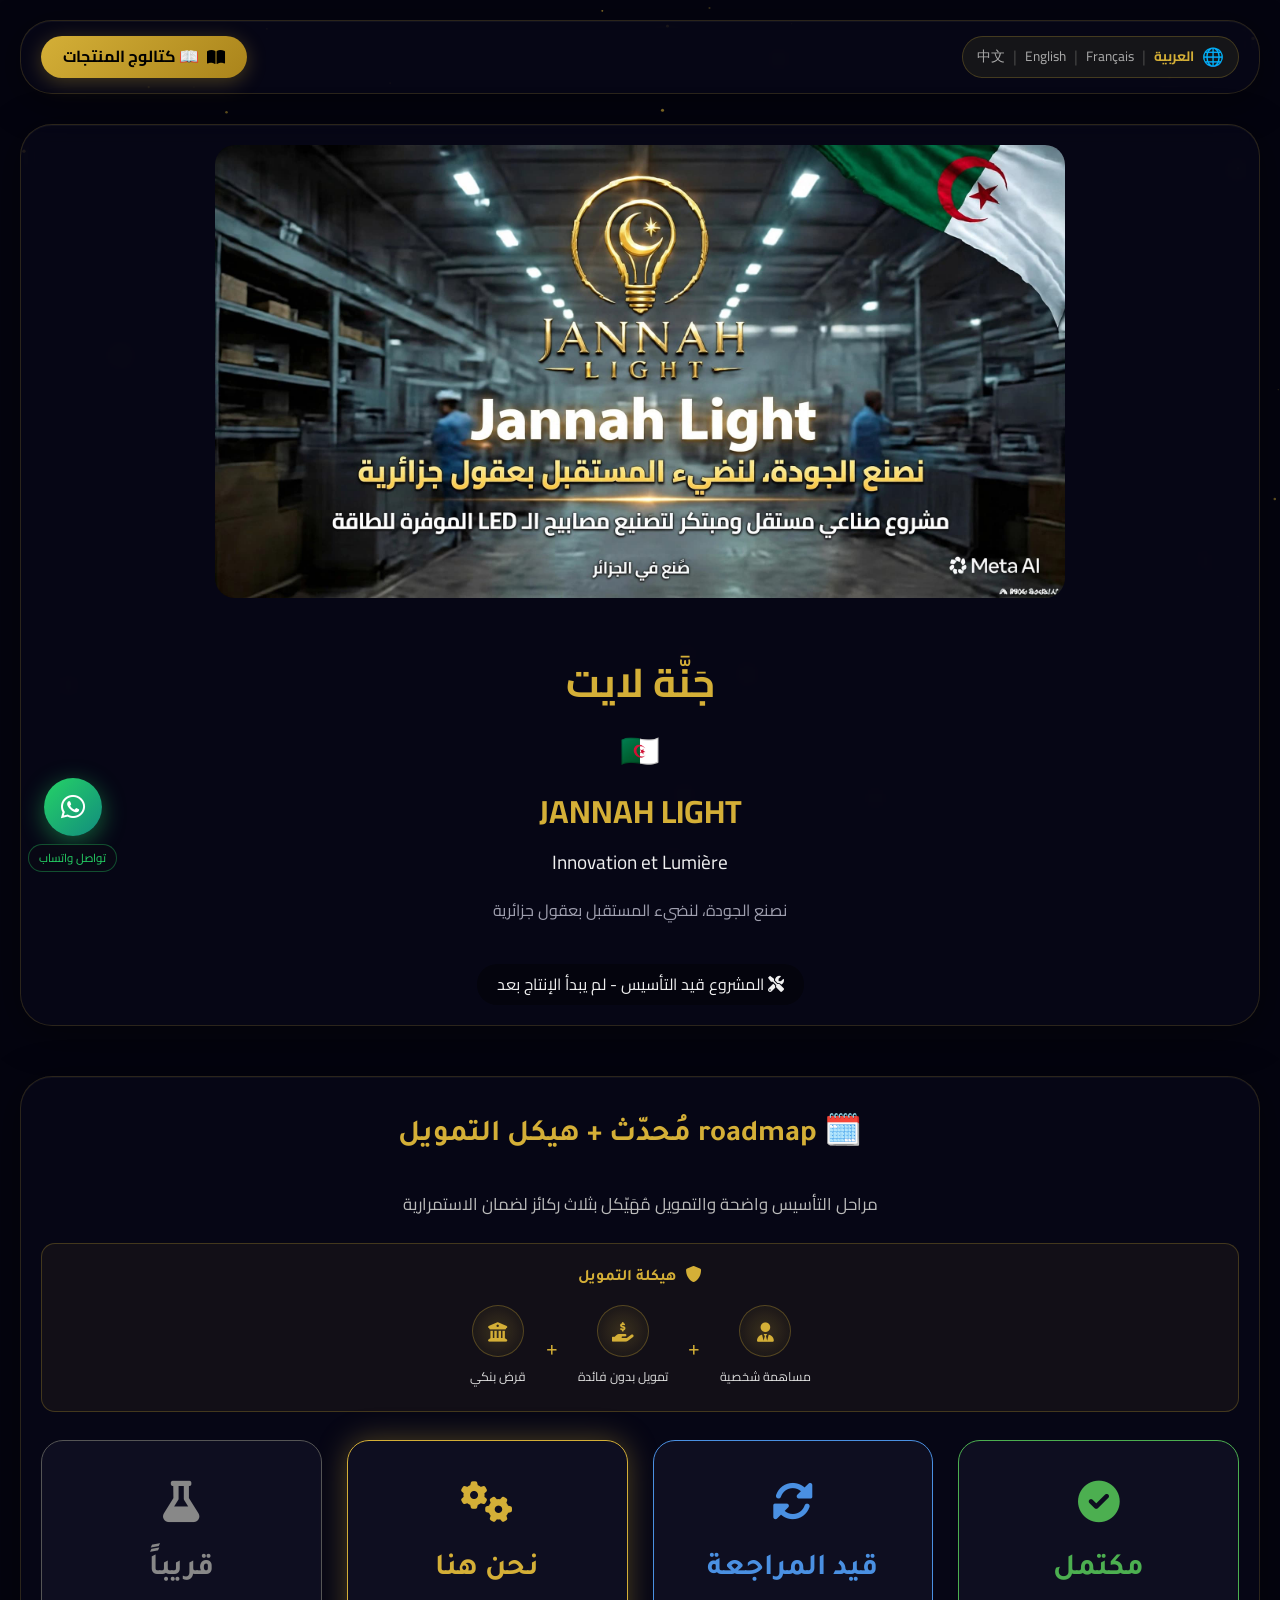
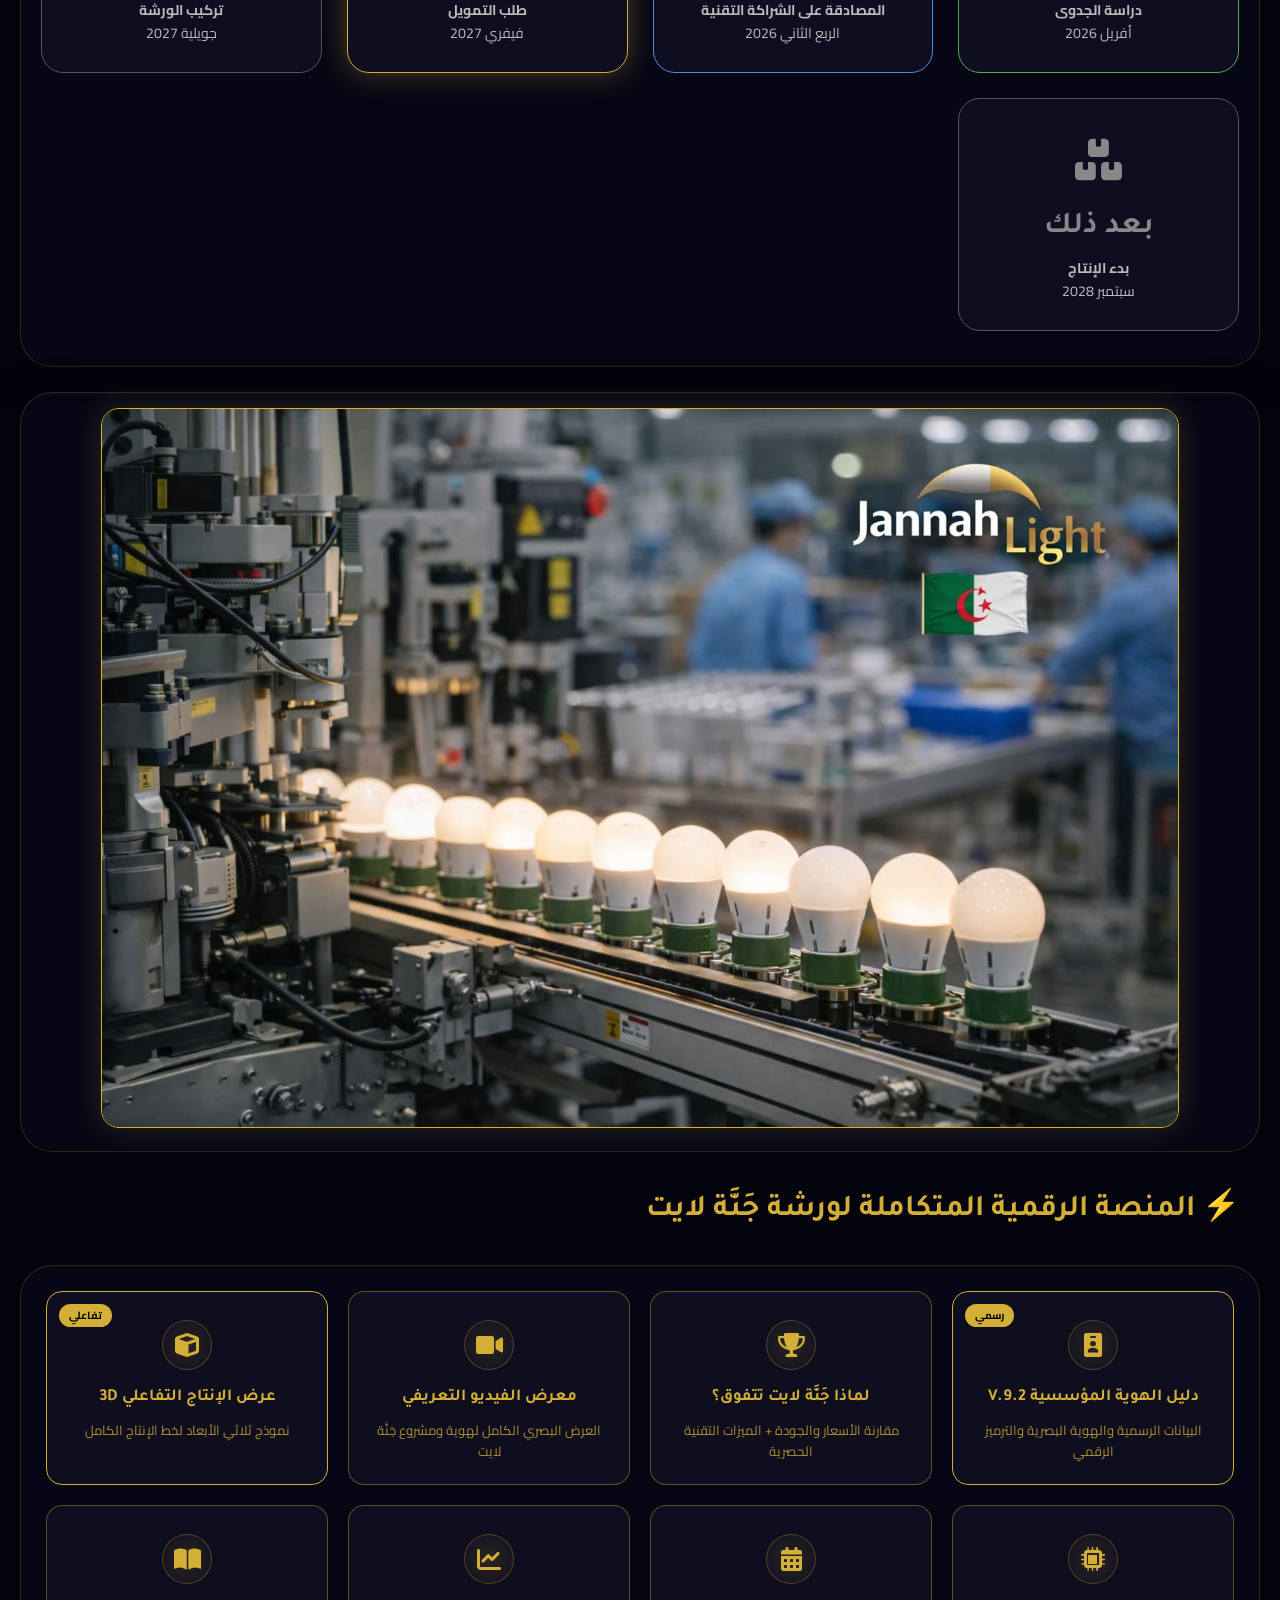
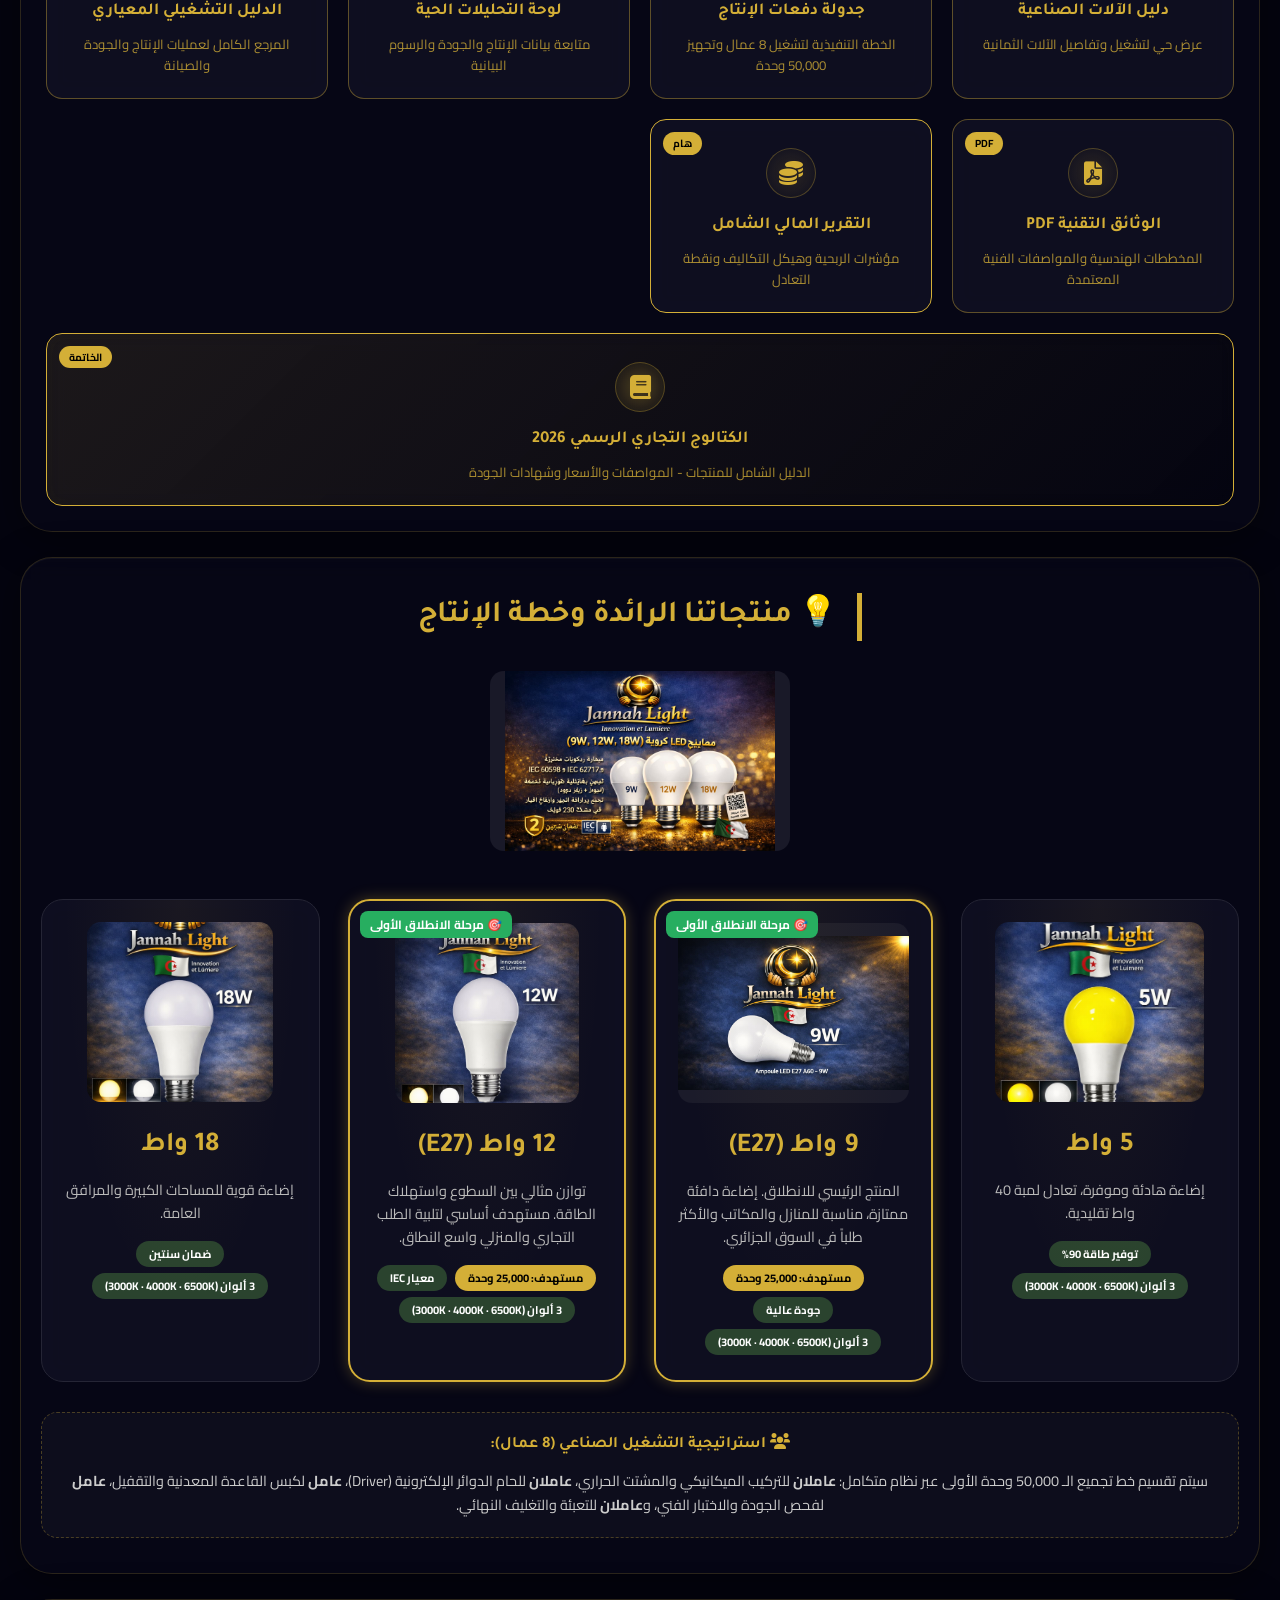
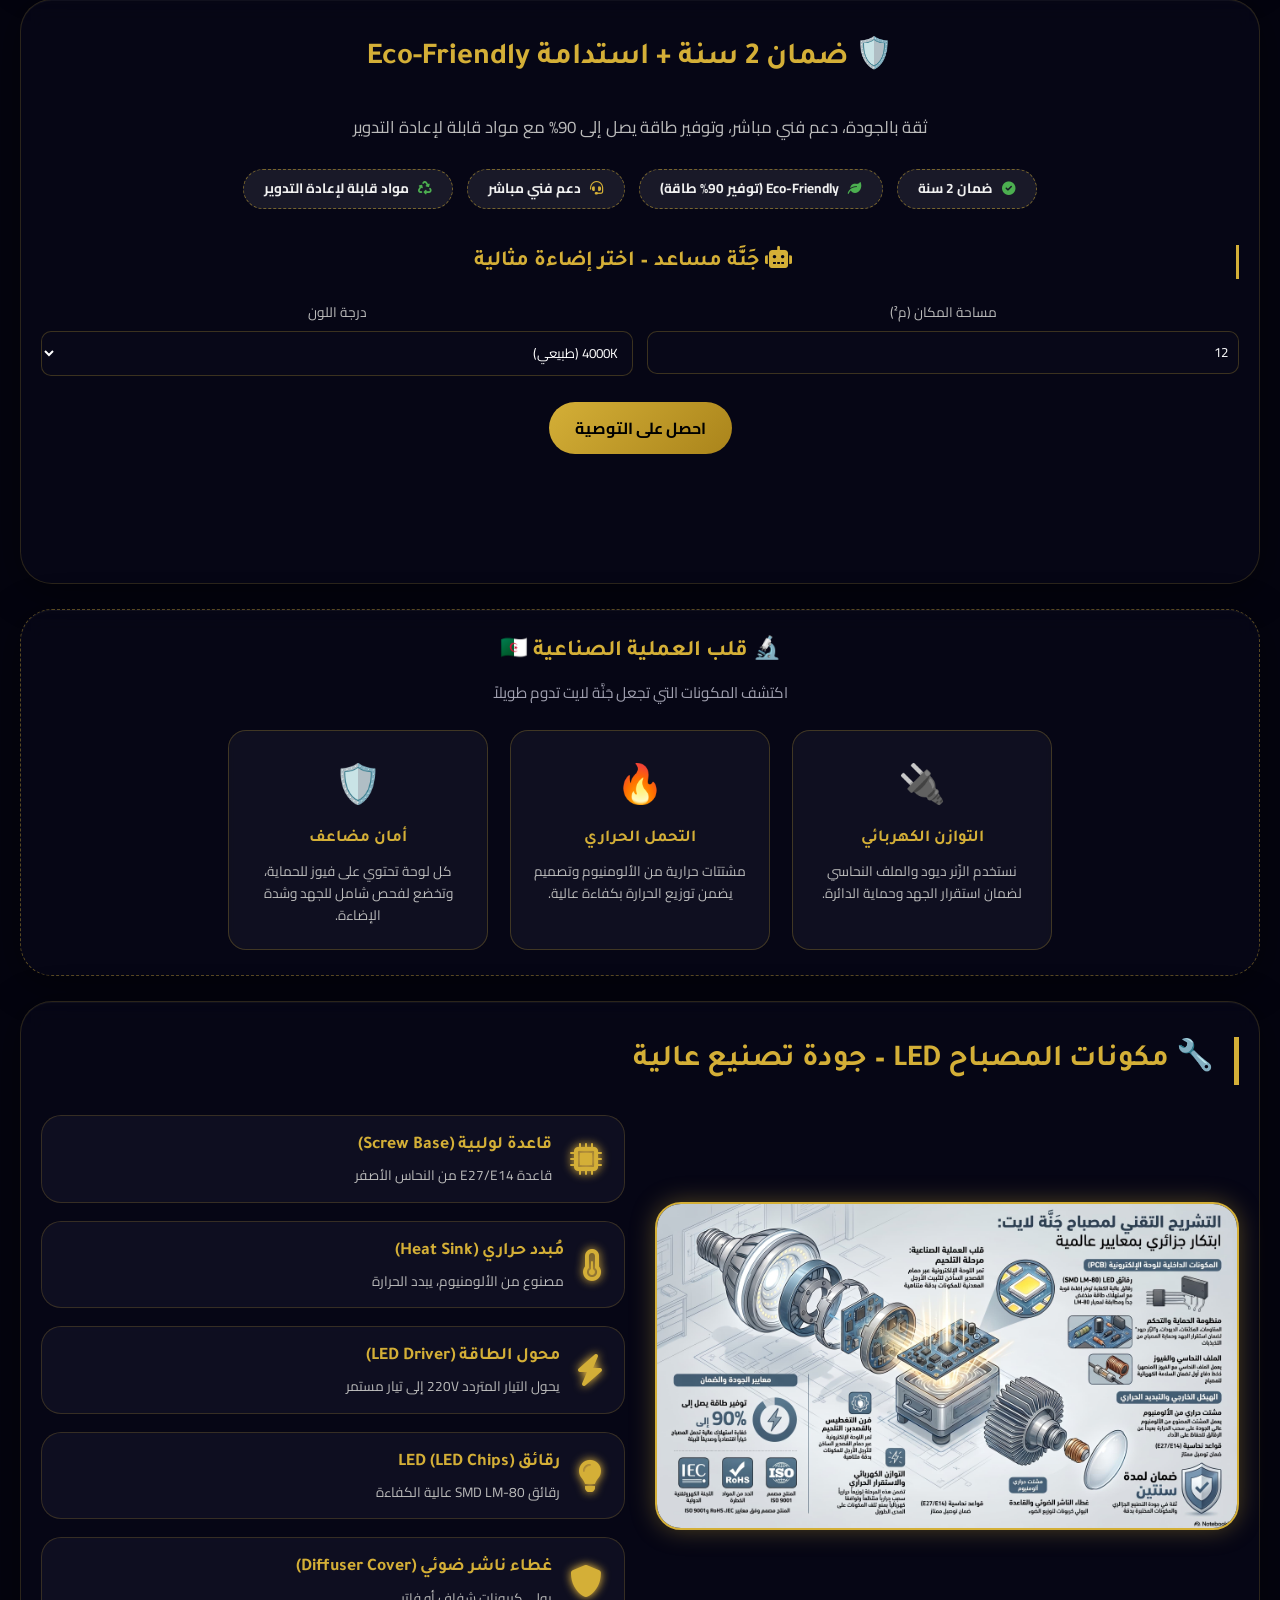
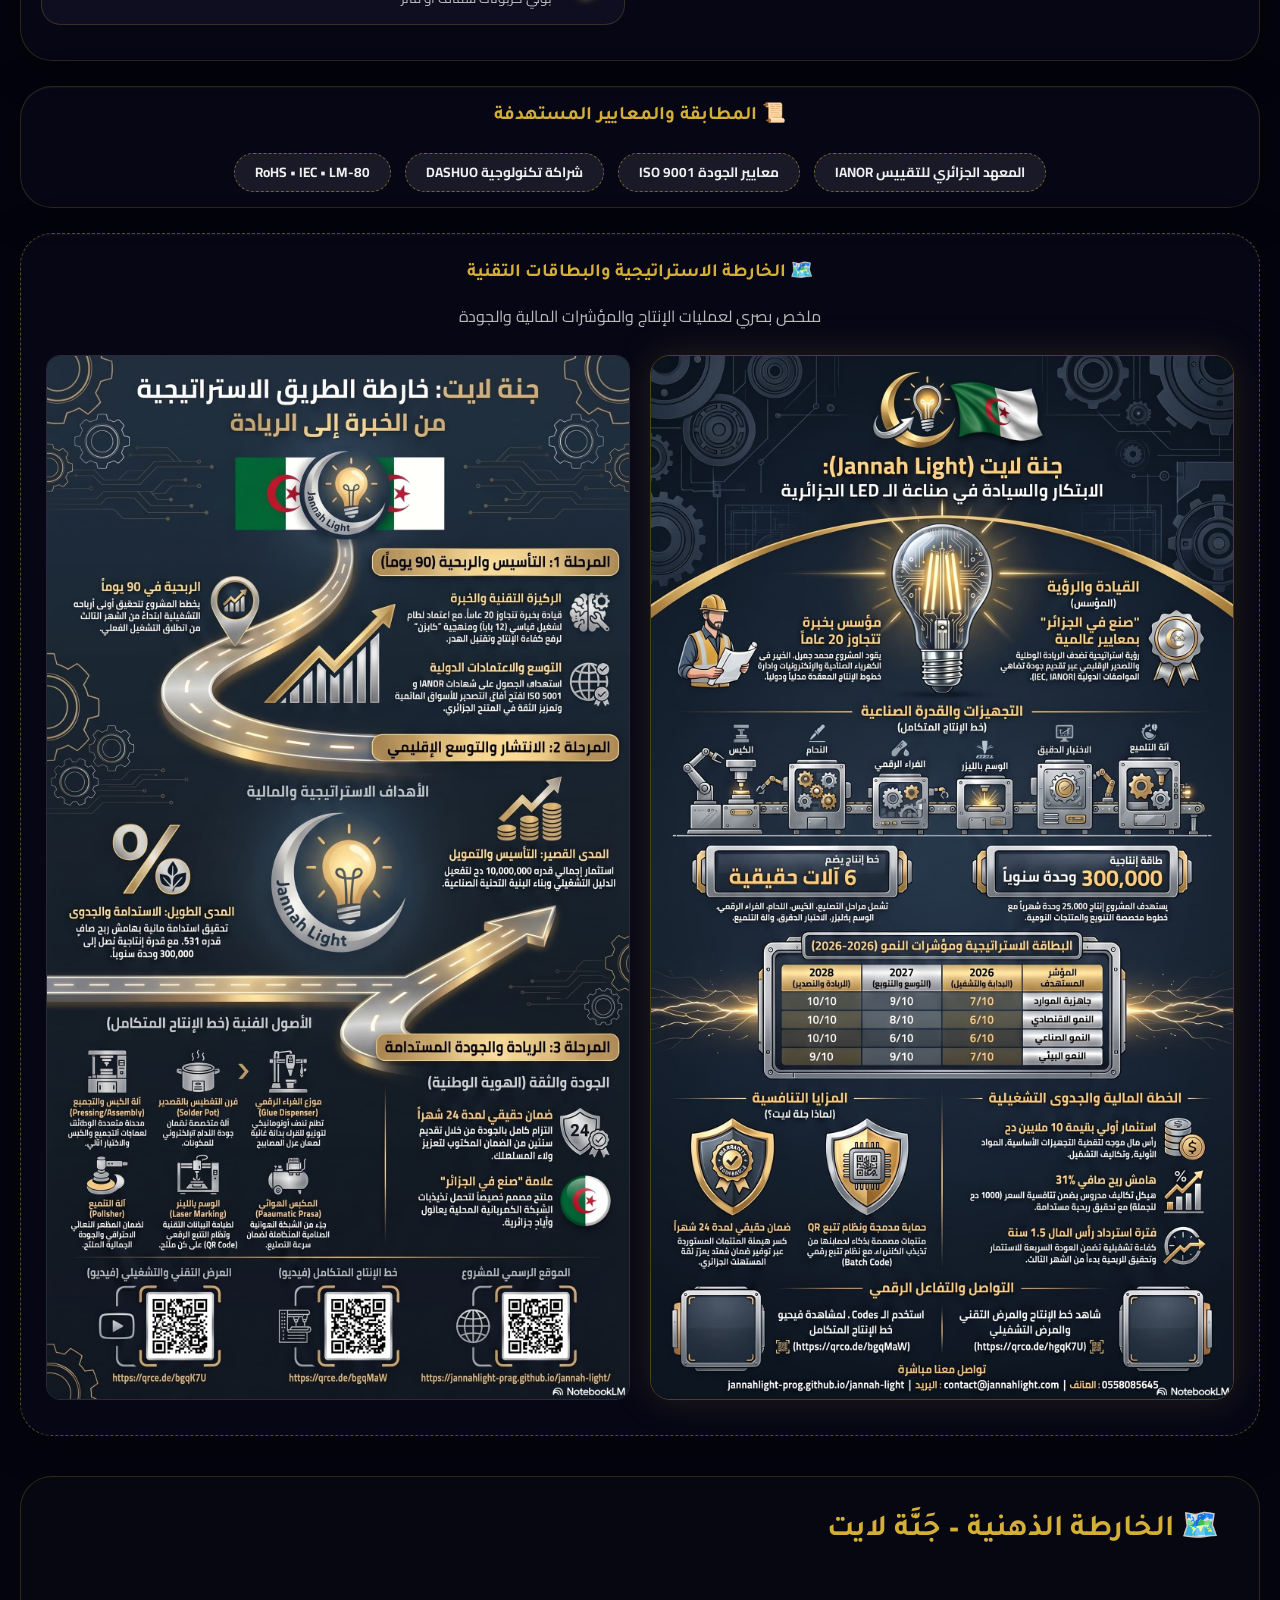
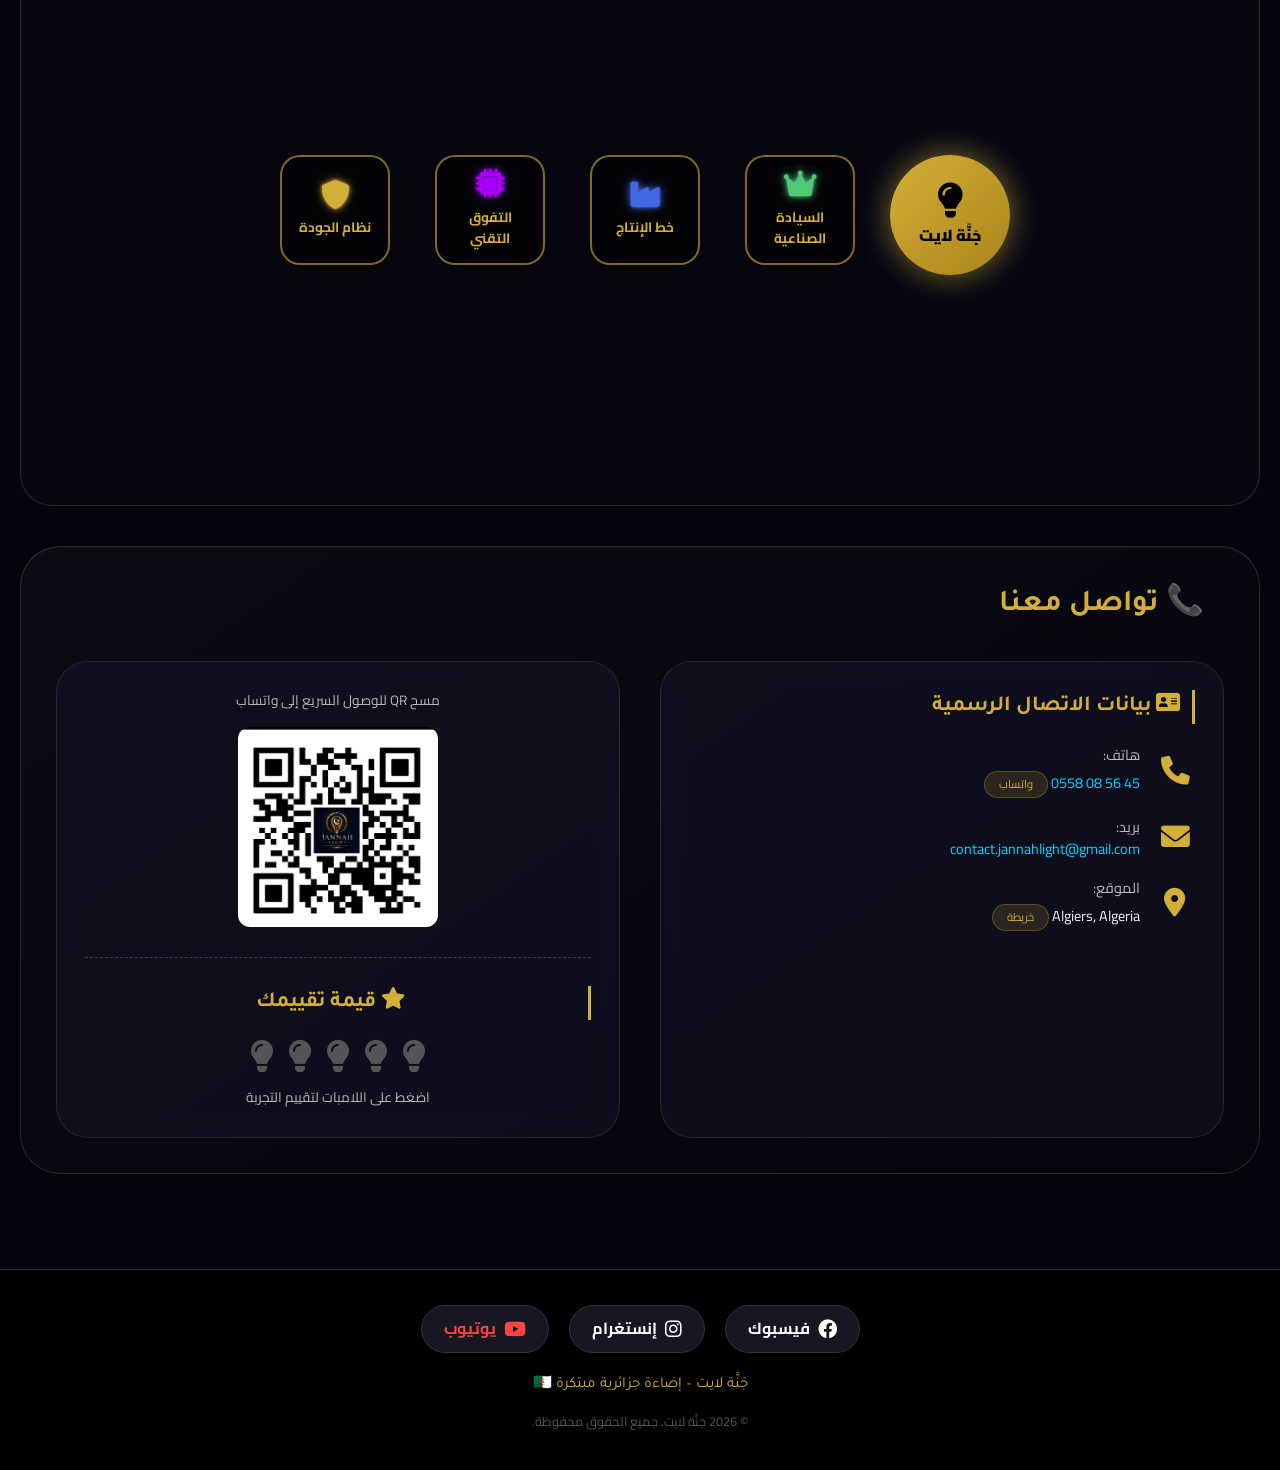
==== index.html @ aa0b98a4 "Rename Index.html to index.html" ====
<!DOCTYPE html>
<html lang="" dir="rtl">
<head>
    <meta charset="UTF-8">
    <meta name="viewport" content="width=device-width, initial-scale=1.0, user-scalable=no">
    <title>جَنَّة لايت | Jannah Light – إضاءة جزائرية مبتكرة</title>
    <link rel="preconnect" href="https://fonts.googleapis.com">
    <link rel="preconnect" href="https://fonts.gstatic.com" crossorigin>
    <link href="https://fonts.googleapis.com/css2?family=Cairo:wght@300;400;600;700;900&family=Tajawal:wght@300;400;500;700;800&family=Amiri:wght@400;700&display=swap" rel="stylesheet">
    <link rel="stylesheet" href="https://cdnjs.cloudflare.com/ajax/libs/font-awesome/6.0.0-beta3/css/all.min.css">
    <style>
    
        .hero-logo {
            width: 180px;
            position: absolute;
            top: 20%;
            left: 50%;
            transform: translateX(-50%);
            z-index: 3;
            filter: drop-shadow(0 0 20px rgba(212,175,55,0.5));
        }

        .arabic-title {
            font-family: 'Amiri', serif;
            font-size: 3.5rem;
            color: #d4af37;
            text-shadow: 0 2px 10px rgba(0,0,0,0.8);
            position: absolute;
            top: 45%;
            left: 50%;
            transform: translateX(-50%);
            z-index: 3;
        }
    
    /* ============================================================
       VARIABLES
    ============================================================ */
    :root {
        --gold: #d4af37;
        --gold-light: #f0d060;
        --gold-dark: #aa841b;
        --dark: #1a1a1a;
        --bg-deep: #04040f;
        --bg-mid: #080818;
        --glass: rgba(10, 10, 28, 0.55);
        --glass-border: rgba(212,175,55,0.18);
        --text-primary: #f0f0f0;
        --text-muted: #a0a0b0;
    }

    /* ============================================================
       RESET & BASE
    ============================================================ */
    * { margin: 0; padding: 0; box-sizing: border-box; }

    body {
        background-color: var(--bg-deep);
        font-family: 'Cairo', 'Tajawal', 'Segoe UI', Tahoma, Geneva, Verdana, sans-serif;
        color: var(--text-primary);
        line-height: 1.6;
        overflow-x: hidden;
    }

    ::-webkit-scrollbar { width: 6px; }
    ::-webkit-scrollbar-track { background: #050510; }
    ::-webkit-scrollbar-thumb { background: var(--gold-dark); border-radius: 3px; }
    ::-webkit-scrollbar-thumb:hover { background: var(--gold); }

    /* ============================================================
       ANIMATIONS
    ============================================================ */
    @keyframes float {
        0%   { transform: translateY(0px); }
        50%  { transform: translateY(-6px); }
        100% { transform: translateY(0px); }
    }

    @keyframes floatGlow {
        0%   { transform: translateY(0px);  box-shadow: 0 0 15px rgba(212,175,55,0.2); }
        50%  { transform: translateY(-8px); box-shadow: 0 0 40px rgba(212,175,55,0.6); }
        100% { transform: translateY(0px);  box-shadow: 0 0 15px rgba(212,175,55,0.2); }
    }

    @keyframes iconGlow {
        0%   { text-shadow: 0 0 2px #ffcc44; }
        100% { text-shadow: 0 0 14px #ffaa22, 0 0 6px #ffcc44; }
    }

    @keyframes wave {
        0%,100% { transform: rotate(0deg); }
        50%     { transform: rotate(10deg); }
    }

    @keyframes pulseGold {
        0%,100% { box-shadow: 0 0 20px rgba(212,175,55,0.3); }
        50%     { box-shadow: 0 0 45px rgba(212,175,55,0.6); }
    }

    @keyframes whatsappPulse {
        0%,100% { box-shadow: 0 6px 25px rgba(37,211,102,0.45); }
        50%     { box-shadow: 0 6px 35px rgba(37,211,102,0.7), 0 0 0 12px rgba(37,211,102,0.08); }
    }

    /* ============================================================
       CANVAS BACKGROUND
    ============================================================ */
    #canvas-bg {
        position: fixed;
        top: 0; left: 0;
        width: 100%; height: 100%;
        z-index: 0;
        pointer-events: none;
    }

    /* ============================================================
       LAYOUT
    ============================================================ */
    .container {
        position: relative;
        z-index: 2;
        max-width: 1300px;
        margin: 0 auto;
        padding: 20px;
    }

    /* shared glass card style */
    .top-bar,
    .hero,
    .welcome-section,
    .products-section,
    .components-section,
    .workshop-img,
    .strategy-map,
    .trust-section,
    .infographic-container,
    .contact-section,
    .stats-section {
        background: var(--glass);
        backdrop-filter: blur(12px);
        -webkit-backdrop-filter: blur(12px);
        border-radius: 32px;
        border: 1px solid var(--glass-border);
        padding: 15px 20px;
        margin-bottom: 25px;
        box-shadow: 0 8px 40px rgba(0,0,0,0.4), inset 0 1px 0 rgba(255,255,255,0.04);
    }

    .product-card,
    .strategy-map a,
    .contact-info,
    .contact-interactive {
        background: rgba(18, 18, 36, 0.72);
        backdrop-filter: blur(10px);
        -webkit-backdrop-filter: blur(10px);
    }

    /* ============================================================
       TOP BAR
    ============================================================ */
    .top-bar {
        display: flex;
        justify-content: space-between;
        align-items: center;
        flex-wrap: wrap;
        gap: 15px;
        margin-bottom: 30px;
    }

    .lang-switcher {
        background: rgba(26,26,26,0.8);
        padding: 6px 14px;
        border-radius: 30px;
        border: 1px solid rgba(212,175,55,0.25);
        display: inline-flex;
        gap: 8px;
        align-items: center;
    }

    .lang-switcher a {
        color: #aaa;
        text-decoration: none;
        font-size: 0.85rem;
        transition: color 0.2s;
    }

    .lang-switcher a.active { color: var(--gold); font-weight: bold; }
    .lang-switcher a:hover  { color: var(--gold-light); }

    .btn-catalog {
        background: linear-gradient(135deg, var(--gold), var(--gold-dark));
        color: #000;
        padding: 8px 22px;
        border-radius: 40px;
        font-weight: bold;
        text-decoration: none;
        display: inline-flex;
        align-items: center;
        gap: 8px;
        transition: 0.3s;
        font-family: 'Cairo', sans-serif;
        box-shadow: 0 4px 20px rgba(212,175,55,0.3);
    }

    .btn-catalog:hover {
        transform: translateY(-3px);
        box-shadow: 0 8px 25px rgba(212,175,55,0.5);
    }

    /* ============================================================
       HERO
    ============================================================ */
    .hero {
        text-align: center;
        margin-bottom: 20px;
        padding: 30px 20px;
    }

    .hero-banner {
        width: 100%;
        max-width: 850px;
        border-radius: 20px;
        border: 1px solid rgba(212,175,55,0.35);
        margin-bottom: 25px;
        box-shadow: 0 0 40px rgba(212,175,55,0.15);
    }

    .arabic-title {
        color: var(--gold);
        font-size: 3.2rem;
        font-weight: 900;
        margin: 10px 0;
        font-family: 'Tajawal', sans-serif;
        text-shadow: 0 0 30px rgba(212,175,55,0.4), 0 0 60px rgba(212,175,55,0.15);
        letter-spacing: 2px;
    }

    .english-title {
        color: var(--gold);
        font-size: 2.2rem;
        font-weight: 700;
        margin: 5px 0;
        letter-spacing: 4px;
        text-shadow: 0 0 20px rgba(212,175,55,0.3);
    }

    .algerian-flag {
        font-size: 3rem;
        margin: 10px 0;
        animation: wave 1s ease-in-out infinite;
        display: inline-block;
    }

    .hero-tagline {
        margin-top: 18px;
        font-size: 1.05rem;
        color: var(--text-muted);
        font-family: 'Cairo', sans-serif;
        position: relative;
        display: inline-block;
        padding: 0 30px;
    }

    .hero-tagline::before,
    .hero-tagline::after {
        content: '';
        position: absolute;
        top: 50%;
        width: 50px;
        height: 1px;
        background: linear-gradient(90deg, transparent, var(--gold));
    }

    .hero-tagline::before { right: 100%; margin-right: -25px; }
    .hero-tagline::after  { left: 100%;  margin-left: -25px; background: linear-gradient(90deg, var(--gold), transparent); }

    .status-box {
        margin-top: 20px;
        padding: 12px 20px;
        background: rgba(0,0,0,0.4);
        border-radius: 14px;
        border: 1px solid rgba(255,255,255,0.06);
        display: inline-block;
    }

    .status-box p { color: #888; font-size: 0.85rem; margin: 0; }

    /* ============================================================
       STATS SECTION
    ============================================================ */
    .stats-section {
        text-align: center;
        padding: 35px 20px;
    }

    .stats-grid {
        display: grid;
        grid-template-columns: repeat(auto-fit, minmax(220px, 1fr));
        gap: 25px;
        margin-top: 25px;
    }

    .stat-card {
        background: rgba(18,18,36,0.75);
        padding: 28px 20px;
        border-radius: 22px;
        border: 1px solid #333;
        transition: transform 0.3s, box-shadow 0.3s;
    }

    .stat-card:hover { transform: translateY(-5px); box-shadow: 0 0 30px rgba(212,175,55,0.2); }

    .stat-card.active {
        border-color: var(--gold);
        box-shadow: 0 0 30px rgba(212,175,55,0.35);
        animation: pulseGold 2.5s infinite;
    }

    .stat-card .stat-icon { font-size: 2.6rem; margin-bottom: 10px; }
    .stat-card h3 { font-size: 1.9rem; margin: 8px 0 5px; font-family: 'Tajawal', sans-serif; }
    .stat-card p  { color: #bbb; font-size: 0.88rem; }

    /* ============================================================
       SECTION TITLE
    ============================================================ */
    .section-title {
        color: var(--gold);
        font-size: 1.9rem;
        border-right: 5px solid var(--gold);
        padding-right: 20px;
        display: inline-block;
        margin-bottom: 30px;
        font-family: 'Tajawal', sans-serif;
        font-weight: 700;
    }

    /* ============================================================
       WELCOME SECTION
    ============================================================ */
    .welcome-section { padding: 30px 25px; }

    .welcome-text h2 {
        color: var(--gold);
        font-size: 2rem;
        margin-bottom: 20px;
        font-family: 'Tajawal', sans-serif;
    }

    .welcome-text p {
        font-size: 1rem;
        line-height: 1.9;
        margin-bottom: 20px;
        color: var(--text-muted);
    }

    .welcome-badges {
        display: flex;
        justify-content: center;
        flex-wrap: wrap;
        gap: 14px;
        margin-top: 15px;
    }

    .welcome-badge {
        background: rgba(212,175,55,0.1);
        border: 1px solid var(--gold);
        padding: 7px 20px;
        border-radius: 40px;
        font-size: 0.85rem;
        font-weight: 700;
        color: var(--gold);
        transition: 0.25s;
        cursor: default;
    }

    .welcome-badge:hover {
        background: var(--gold);
        color: #000;
        transform: translateY(-3px);
        box-shadow: 0 6px 20px rgba(212,175,55,0.35);
    }

    /* ============================================================
       PRODUCTS SECTION
    ============================================================ */
    .products-section {
        text-align: center;
        padding: 35px 20px;
    }

    .products-grid {
        display: grid;
        grid-template-columns: repeat(auto-fit, minmax(260px, 1fr));
        gap: 28px;
        margin-top: 20px;
    }

    .product-card {
        border: 1px solid #252535;
        border-radius: 22px;
        overflow: hidden;
        transition: all 0.35s;
        padding: 22px;
        text-align: center;
        animation: float 4s infinite ease-in-out;
        position: relative;
    }

    .product-card::before {
        content: '';
        position: absolute;
        inset: 0;
        border-radius: 22px;
        background: radial-gradient(ellipse at top, rgba(212,175,55,0.06), transparent 60%);
        pointer-events: none;
    }

    .product-card:hover {
        animation: none;
        transform: translateY(-12px) scale(1.02);
        border-color: var(--gold);
        box-shadow: 0 0 35px rgba(212,175,55,0.45);
    }

    .product-img {
        width: 100%;
        height: 180px;
        object-fit: contain;
        background: rgba(30,30,46,0.8);
        border-radius: 14px;
        margin-bottom: 15px;
        transition: all 0.4s;
    }

    .product-img:hover {
        transform: scale(1.05) rotate(2deg);
        filter: drop-shadow(0 0 12px rgba(212,175,55,0.7));
    }

    .product-card h3 {
        color: var(--gold);
        font-size: 1.7rem;
        margin-bottom: 10px;
        font-family: 'Tajawal', sans-serif;
    }

    .product-desc { font-size: 0.9rem; color: #bbb; margin-bottom: 14px; }

    .product-badge {
        background: rgba(46,74,48,0.9);
        display: inline-block;
        padding: 4px 13px;
        border-radius: 20px;
        font-size: 0.7rem;
        font-weight: bold;
        color: #fff;
        margin: 3px 2px;
        animation: iconGlow 1.5s infinite alternate;
    }

    /* ============================================================
       STRATEGY MAP
    ============================================================ */
    .strategy-map {
        display: grid;
        grid-template-columns: repeat(auto-fit, minmax(250px, 1fr));
        gap: 20px;
        padding: 25px;
    }

    .strategy-map a {
        display: block;
        color: var(--gold);
        text-decoration: none;
        padding: 22px;
        border: 1px solid rgba(212,175,55,0.4);
        border-radius: 16px;
        text-align: center;
        transition: all 0.3s ease;
        animation: float 4s infinite ease-in-out;
        position: relative;
        overflow: hidden;
    }

    .strategy-map a::before {
        content: '';
        position: absolute;
        inset: 0;
        background: linear-gradient(135deg, rgba(212,175,55,0.05), transparent);
        opacity: 0;
        transition: opacity 0.3s;
    }

    .strategy-map a:hover::before { opacity: 1; }

    .strategy-map a:hover {
        animation: none;
        background: linear-gradient(135deg, var(--gold), var(--gold-dark));
        color: var(--dark);
        transform: translateY(-10px);
        box-shadow: 0 0 30px rgba(212,175,55,0.55);
    }

    .strategy-map a h3 { font-size: 1.05rem; margin-bottom: 8px; font-family: 'Tajawal', sans-serif; }
    .strategy-map a p  { font-size: 0.82rem; opacity: 0.8; }

    /* ============================================================
       TRUST SECTION
    ============================================================ */
    .trust-section { text-align: center; }

    .badges-grid {
        display: flex;
        justify-content: center;
        flex-wrap: wrap;
        gap: 14px;
        margin-top: 20px;
    }

    .badge-card {
        background: rgba(31,31,46,0.8);
        border: 1px dashed rgba(212,175,55,0.5);
        padding: 8px 20px;
        border-radius: 30px;
        font-size: 0.85rem;
        font-weight: bold;
        transition: 0.25s;
    }

    .badge-card:hover { background: rgba(212,175,55,0.12); transform: translateY(-2px); }

    /* ============================================================
       WORKSHOP IMAGE
    ============================================================ */
    .workshop-img { text-align: center; }

    .workshop-img img {
        max-width: 90%;
        border-radius: 18px;
        border: 1px solid var(--gold);
        box-shadow: 0 0 30px rgba(212,175,55,0.2);
    }

    /* ============================================================
       INFOGRAPHIC CONTAINER
    ============================================================ */
    .infographic-container {
        padding: 25px;
        border: 1px dashed rgba(212,175,55,0.4);
        text-align: center;
    }

    .infographic-container h3 {
        color: var(--gold);
        margin-bottom: 15px;
        font-family: 'Tajawal', sans-serif;
    }

    .infographic-container img {
        max-width: 100%;
        border-radius: 14px;
        margin: 10px 0;
        border: 1px solid #2a2a3a;
    }

    .two-imgs {
        display: flex;
        flex-wrap: wrap;
        gap: 20px;
        justify-content: center;
        margin-top: 15px;
    }

    .two-imgs img { flex: 1; min-width: 250px; border-radius: 14px; }

    /* ============================================================
       TECH ANATOMY CARDS
    ============================================================ */
    .tech-anatomy-card {
        background: rgba(18,18,36,0.8);
        border: 1px solid rgba(212,175,55,0.25);
        padding: 22px;
        border-radius: 18px;
        width: 260px;
        transition: all 0.35s;
        backdrop-filter: blur(8px);
    }

    .tech-anatomy-card:hover {
        transform: translateY(-8px);
        border-color: var(--gold);
        box-shadow: 0 12px 30px rgba(212,175,55,0.25);
    }

    /* ============================================================
       COMPONENTS SECTION
    ============================================================ */
    .components-section { padding: 35px 20px; }

    .components-container {
        display: flex;
        flex-wrap: wrap;
        gap: 30px;
        align-items: center;
        justify-content: center;
    }

    .components-image { flex: 1; min-width: 280px; text-align: center; }

    .comp-img {
        max-width: 100%;
        border-radius: 26px;
        border: 2px solid var(--gold);
        box-shadow: 0 0 25px rgba(212,175,55,0.35);
        transition: all 0.4s ease;
        animation: floatGlow 4s infinite ease-in-out;
    }

    .comp-img:hover {
        transform: scale(1.03);
        box-shadow: 0 0 50px rgba(212,175,55,0.65);
    }

    .components-list { flex: 1; min-width: 280px; display: flex; flex-direction: column; gap: 18px; }

    .comp-item {
        display: flex;
        align-items: center;
        gap: 18px;
        background: rgba(18,18,36,0.75);
        backdrop-filter: blur(6px);
        padding: 16px 22px;
        border-radius: 20px;
        border: 1px solid rgba(212,175,55,0.2);
        transition: all 0.3s;
        animation: float 3s infinite ease-in-out;
        animation-delay: calc(var(--order, 0) * 0.2s);
    }

    .comp-item:nth-child(1) { --order: 0; }
    .comp-item:nth-child(2) { --order: 1; }
    .comp-item:nth-child(3) { --order: 2; }
    .comp-item:nth-child(4) { --order: 3; }
    .comp-item:nth-child(5) { --order: 4; }

    .comp-item:hover {
        border-color: var(--gold);
        box-shadow: 0 0 25px rgba(212,175,55,0.3);
        transform: translateX(-6px) scale(1.02);
    }

    .comp-item i {
        font-size: 2rem;
        color: var(--gold);
        text-shadow: 0 0 10px #ffcc44;
        animation: iconGlow 1.8s infinite alternate;
    }

    .comp-text h4 {
        color: var(--gold);
        margin-bottom: 5px;
        font-size: 1.1rem;
        font-family: 'Tajawal', sans-serif;
    }

    .comp-text p { color: #bbb; font-size: 0.85rem; line-height: 1.5; }

    /* ============================================================
       CONTACT SECTION
    ============================================================ */
    .contact-section {
        padding: 35px;
        background: linear-gradient(145deg, rgba(12,12,22,0.9), rgba(6,6,16,0.9));
        border-radius: 40px;
        border: 1px solid rgba(212,175,55,0.2);
    }

    .contact-grid {
        display: flex;
        flex-wrap: wrap;
        gap: 40px;
        justify-content: center;
    }

    .contact-info,
    .contact-interactive {
        flex: 1;
        min-width: 280px;
        background: rgba(18,18,36,0.65);
        backdrop-filter: blur(10px);
        padding: 28px;
        border-radius: 32px;
        border: 1px solid rgba(212,175,55,0.15);
    }

    .contact-info h3,
    .assistant-box h3,
    .rating-box h3 {
        color: var(--gold);
        margin-bottom: 20px;
        font-size: 1.35rem;
        border-right: 3px solid var(--gold);
        padding-right: 12px;
        font-family: 'Tajawal', sans-serif;
    }

    .contact-item {
        display: flex;
        align-items: center;
        gap: 15px;
        margin-bottom: 18px;
        font-size: 0.9rem;
        line-height: 1.5;
    }

    .contact-item i {
        font-size: 1.8rem;
        color: var(--gold);
        min-width: 40px;
        text-align: center;
    }

    .contact-item a {
        color: #00d4ff;
        text-decoration: none;
        transition: 0.2s;
        direction: ltr;
        unicode-bidi: plaintext;
        display: inline-block;
    }

    .contact-item a:hover { color: var(--gold); text-decoration: underline; }

    .maps-btn {
        display: inline-block;
        margin-top: 5px;
        background: rgba(212,175,55,0.15);
        padding: 4px 14px;
        border-radius: 20px;
        font-size: 0.7rem;
        color: var(--gold) !important;
        border: 1px solid rgba(212,175,55,0.3);
        direction: rtl;
    }

    /* ============================================================
       QR / RATING BOXES
    ============================================================ */
    .qr-box {
        text-align: center;
        margin-bottom: 28px;
        padding-bottom: 22px;
        border-bottom: 1px dashed rgba(212,175,55,0.3);
    }

    .qr-code {
        width: 120px;
        height: 120px;
        border-radius: 20px;
        background: white;
        padding: 6px;
        margin-bottom: 10px;
        box-shadow: 0 0 20px rgba(212,175,55,0.2);
    }

    .assistant-box { text-align: center; margin-bottom: 28px; }

    .assistant-btn {
        background: linear-gradient(135deg, var(--gold), var(--gold-dark));
        color: #000;
        border: none;
        padding: 11px 26px;
        border-radius: 40px;
        font-weight: bold;
        font-size: 1rem;
        cursor: pointer;
        margin: 12px 0 8px;
        transition: 0.25s;
        font-family: 'Cairo', sans-serif;
    }

    .assistant-btn:hover {
        transform: scale(1.04);
        box-shadow: 0 0 20px rgba(212,175,55,0.55);
    }

    .rating-box { text-align: center; }

    .bulb-rating {
        display: flex;
        justify-content: center;
        gap: 14px;
        font-size: 2rem;
        cursor: pointer;
        margin: 15px 0;
    }

    .bulb-rating i { color: #555; transition: all 0.2s ease; }

    .bulb-rating i.active,
    .bulb-rating i:hover {
        color: var(--gold);
        text-shadow: 0 0 18px #ffcc44;
        transform: scale(1.15);
    }

    /* ============================================================
       WHATSAPP FLOAT
    ============================================================ */
    .whatsapp-float {
        position: fixed;
        bottom: 28px;
        left: 28px;
        z-index: 999;
        display: flex;
        flex-direction: column;
        align-items: center;
        gap: 8px;
    }

    .whatsapp-btn {
        width: 58px;
        height: 58px;
        background: linear-gradient(135deg, #25d366, #128c7e);
        border-radius: 50%;
        display: flex;
        align-items: center;
        justify-content: center;
        box-shadow: 0 6px 25px rgba(37,211,102,0.45);
        text-decoration: none;
        transition: all 0.3s;
        animation: whatsappPulse 2.5s infinite;
    }

    .whatsapp-btn:hover {
        transform: scale(1.12) translateY(-3px);
        box-shadow: 0 10px 35px rgba(37,211,102,0.6);
    }

    .whatsapp-btn i { color: #fff; font-size: 1.7rem; }

    .whatsapp-label {
        background: rgba(10,10,20,0.85);
        color: #25d366;
        font-size: 0.72rem;
        padding: 4px 10px;
        border-radius: 20px;
        border: 1px solid rgba(37,211,102,0.35);
        font-family: 'Cairo', sans-serif;
        white-space: nowrap;
    }

    /* ============================================================
       GOLD DIVIDER
    ============================================================ */
    .gold-divider {
        width: 100%;
        height: 1px;
        background: linear-gradient(90deg, transparent, var(--gold), transparent);
        margin: 10px 0 20px;
        opacity: 0.4;
    }

    /* ============================================================
       FOOTER
    ============================================================ */
    footer {
        background: linear-gradient(180deg, rgba(0,0,0,0.95), #000);
        text-align: center;
        padding: 35px 20px;
        margin-top: 50px;
        border-top: 1px solid rgba(212,175,55,0.2);
    }

    .social-links {
        display: flex;
        justify-content: center;
        gap: 20px;
        margin-bottom: 20px;
        flex-wrap: wrap;
    }

    .social-btn {
        background: rgba(26,26,40,0.9);
        padding: 10px 22px;
        border-radius: 40px;
        text-decoration: none;
        color: #fff;
        font-weight: bold;
        display: inline-flex;
        align-items: center;
        gap: 8px;
        transition: 0.3s;
        border: 1px solid #333;
        font-family: 'Cairo', sans-serif;
    }

    .social-btn i { font-size: 1.2rem; }
    .social-btn.youtube { color: #ff4444; }
    .social-btn:hover { background: var(--gold); color: #000; border-color: var(--gold); }

    .copyright { color: #555; font-size: 0.8rem; line-height: 2; }

    .footer-tagline {
        color: var(--gold);
        font-size: 0.95rem;
        margin: 12px 0;
        font-family: 'Tajawal', sans-serif;
    }

    /* ============================================================
       RESPONSIVE
    ============================================================ */
    @media (max-width: 700px) {
        .arabic-title   { font-size: 2.1rem; }
        .english-title  { font-size: 1.6rem; }
        .btn-catalog    { padding: 7px 16px; font-size: 0.8rem; }
        .product-card h3 { font-size: 1.35rem; }
        .welcome-text h2 { font-size: 1.5rem; }
        .section-title  { font-size: 1.5rem; }
        .whatsapp-float { bottom: 20px; left: 16px; }
    }
    /* === تطوير strategy-map === */
.strategy-map a {
    position: relative;
    padding-top: 28px !important;
    overflow: hidden;
}

.strategy-map .card-icon {
    width: 50px;
    height: 50px;
    margin: 0 auto 15px;
    background: radial-gradient(circle, rgba(212,175,55,0.15), transparent);
    border-radius: 50%;
    display: flex;
    align-items: center;
    justify-content: center;
    border: 1px solid rgba(212,175,55,0.3);
    transition: all 0.3s ease;
}

.strategy-map .card-icon i {
    font-size: 1.5rem !important;
    color: var(--gold);
}

.strategy-map a:hover .card-icon {
    transform: scale(1.15) rotate(5deg);
    box-shadow: 0 0 25px rgba(212,175,55,0.5);
    background: radial-gradient(circle, rgba(212,175,55,0.25), transparent);
}

.strategy-map a:hover .card-icon i {
    animation: iconBounce 0.5s ease;
}

@keyframes iconBounce {
    0%, 100% { transform: scale(1); }
    50% { transform: scale(1.2); }
}

.card-badge {
    position: absolute;
    top: 12px;
    left: 12px;
    background: var(--gold);
    color: #000;
    padding: 3px 10px;
    border-radius: 20px;
    font-size: 0.65rem;
    font-weight: 700;
    font-family: 'Cairo', sans-serif;
}

.card-primary {
    border: 1.5px solid var(--gold) !important;
}

.strategy-map a::after {
    content: '';
    position: absolute;
    top: -50%;
    right: -50%;
    width: 200%;
    height: 200%;
    background: linear-gradient(45deg, transparent, rgba(212,175,55,0.1), transparent);
    transform: rotate(45deg);
    transition: all 0.6s;
    opacity: 0;
}

.strategy-map a:hover::after {
    right: 100%;
    opacity: 1;
}
  /* ============================================================
   الخارطة الذهنية - جَنَّة لايت (الألوان المطلوبة)
============================================================ */
.mindmap-section {
    background: rgba(10,10,20,0.65);
    backdrop-filter: blur(12px);
    border-radius: 32px;
    padding: 30px 20px;
    margin: 40px 0;
    border: 1px solid rgba(212,175,55,0.2);
}

.jlt-mindmap-container {
    display: flex;
    justify-content: center;
    align-items: center;
    min-height: 500px;
    background: transparent;
    padding: 20px;
}

.mindmap-wrapper {
    position: relative;
    display: flex;
    flex-wrap: wrap;
    justify-content: center;
    align-items: flex-start;
    gap: 25px;
    max-width: 1100px;
    width: 100%;
}

.branch-container {
    display: flex;
    flex-direction: column;
    align-items: center;
    width: 130px;
}

.node {
    cursor: pointer;
    transition: all 0.3s ease-in-out;
    display: flex;
    flex-direction: column;
    align-items: center;
    justify-content: center;
    text-align: center;
    font-family: 'Cairo', 'Tajawal', sans-serif;
    padding: 12px;
}

.center-node {
    width: 120px;
    height: 120px;
    background: linear-gradient(135deg, #d4af37, #aa841b);
    border-radius: 50%;
    color: #000;
    font-weight: 900;
    font-size: 1rem;
    box-shadow: 0 0 30px rgba(212, 175, 55, 0.6);
    z-index: 10;
    margin-bottom: 20px;
}
.center-node i { font-size: 2.2rem; margin-bottom: 6px; color: #000; text-shadow: none; }

.main-branch {
    width: 110px;
    min-height: 110px;
    border: 2px solid rgba(212, 175, 55, 0.6);
    background: rgba(0,0,0,0.6);
    backdrop-filter: blur(8px);
    border-radius: 20px;
    font-weight: bold;
    font-size: 0.85rem;
    box-shadow: 0 5px 15px rgba(0,0,0,0.3);
    margin-bottom: 10px;
}
.main-branch span { color: #d4af37; }

/* ألوان الأيقونات حسب الطلب */
.branch-container#branch-sovereignty .main-branch i {
    font-size: 1.8rem;
    margin-bottom: 8px;
    color: #50C878;
    text-shadow: 0 0 8px #50C878, 0 0 3px #50C878;
}
.branch-container#branch-production .main-branch i {
    font-size: 1.8rem;
    margin-bottom: 8px;
    color: #4169E1;
    text-shadow: 0 0 8px #4169E1, 0 0 3px #4169E1;
}
.branch-container#branch-tech .main-branch i {
    font-size: 1.8rem;
    margin-bottom: 8px;
    color: #aa00ff;
    text-shadow: 0 0 8px #aa00ff, 0 0 3px #aa00ff;
}
.branch-container#branch-quality .main-branch i {
    font-size: 1.8rem;
    margin-bottom: 8px;
    color: #d4af37;
    text-shadow: 0 0 8px rgba(212,175,55,0.8), 0 0 3px #d4af37;
}

.sub-nodes {
    max-height: 0;
    opacity: 0;
    overflow: hidden;
    transition: all 0.4s ease;
    width: 100%;
    display: flex;
    flex-direction: column;
    gap: 8px;
}
.branch-container.active .sub-nodes {
    max-height: 250px;
    opacity: 1;
    margin-top: 10px;
}
.sub-node {
    background: rgba(255,255,255,0.05);
    border: 1px solid rgba(184, 134, 11, 0.4);
    color: #e0e0e0;
    font-size: 0.75rem;
    border-radius: 40px;
    padding: 6px 12px !important;
    backdrop-filter: blur(4px);
}
.sub-node i {
    color: #d4af37;
    margin-left: 5px;
}
.node:hover { transform: scale(1.05); }

  
     </style>
    
</head>
<body>

<!-- ============================================================
     THREE.JS AMBIENT BACKGROUND
============================================================ -->
<canvas id="canvas-bg"></canvas>

<!-- ============================================================
     WHATSAPP FLOAT BUTTON
============================================================ -->
<div class="whatsapp-float">
    <a href="https://wa.me/213558085645" class="whatsapp-btn" target="_blank" title="تواصل معنا واتساب">
        <i class="fab fa-whatsapp"></i>
    </a>
    <div class="whatsapp-label">تواصل واتساب</div>
</div>

<!-- ============================================================
     MAIN CONTAINER
============================================================ -->
<div class="container">

    <!-- TOP BAR -->
    <div class="top-bar">
        <div class="lang-switcher">
            <span style="font-size:1.1rem;">🌐</span>
            <a href="index.html" class="active">العربية</a>
            <span style="color:#444;">|</span>
            <a href="index-fr.html">Français</a>
            <span style="color:#444;">|</span>
            <a href="index-en.html">English</a>
            <span style="color:#444;">|</span>
            <a href="index-zh.html">中文</a>
        </div>
        <a href="products.html" class="btn-catalog">
            <i class="fas fa-book-open"></i> 📖 كتالوج المنتجات
        </a>
    </div>

    <!-- ============================================================
         HERO
    ============================================================ -->
<div class="hero" style="text-align: center; padding: 20px;">
    <img src="jannahdark.jpg" alt="Jannah Light" style="width:100%; max-width:850px; margin-bottom:25px; border-radius:20px;">
    <div style="margin: 20px 0 10px; font-size: 2.5rem; color: #d4af37; font-weight: bold;">جَنَّة لايت</div>
    <div style="margin: 10px 0; font-size: 2rem; color: #d4af37;">🇩🇿</div>
    <div style="margin: 10px 0; font-size: 2rem; color: #d4af37; font-weight: bold;">JANNAH LIGHT</div>
    <div style="margin: 5px 0 20px; font-size: 1.2rem;">Innovation et Lumière</div>
    <div style="margin: 20px 0; color: #a0a0b0;">نصنع الجودة، لنضيء المستقبل بعقول جزائرية</div>
    <div style="margin-top: 20px; padding: 8px 20px; background: rgba(0,0,0,0.4); display: inline-block; border-radius: 20px;">
        <i class="fas fa-tools"></i> المشروع قيد التأسيس - لم يبدأ الإنتاج بعد
    </div>
</div>
    <!-- ============================================================
         ROADMAP + FUNDING STRUCTURE
    ============================================================ -->
    <div class="stats-section" style="margin-top:50px;">
        <div class="section-title" style="border-right:none;">🗓️ roadmap مُحدّث + هيكل التمويل</div>
        <p style="text-align:center; color:#bbb; margin-bottom:25px; font-size:1.05rem;">
            مراحل التأسيس واضحة والتمويل مُهَيّكل بثلاث ركائز لضمان الاستمرارية
        </p>

        <!-- هيكلة التمويل -->
        <div style="margin-bottom:28px; padding:22px; background:rgba(212,175,55,0.06); border-radius:14px; border:1px solid rgba(212,175,55,0.25);">
            <h4 style="color:var(--gold); margin-bottom:14px; font-family:'Tajawal',sans-serif; font-size:1rem; text-align:center;">
                <i class="fas fa-shield-alt" style="margin-left:6px;"></i> هيكلة التمويل
            </h4>
            <div style="display:flex; justify-content:center; align-items:center; flex-wrap:wrap; gap:20px;">
                <div style="text-align:center;">
                    <div style="width:52px; height:52px; margin:0 auto 6px; background:radial-gradient(circle,rgba(212,175,55,0.2),transparent); border-radius:50%; display:flex; align-items:center; justify-content:center; border:1px solid rgba(212,175,55,0.3);">
                        <i class="fas fa-user-tie" style="color:var(--gold); font-size:1.2rem;"></i>
                    </div>
                    <span style="color:#ddd; font-size:0.78rem;">مساهمة شخصية</span>
                </div>
                <span style="color:var(--gold); font-size:1.3rem;">+</span>
                <div style="text-align:center;">
                    <div style="width:52px; height:52px; margin:0 auto 6px; background:radial-gradient(circle,rgba(212,175,55,0.2),transparent); border-radius:50%; display:flex; align-items:center; justify-content:center; border:1px solid rgba(212,175,55,0.3);">
                        <i class="fas fa-hand-holding-usd" style="color:var(--gold); font-size:1.2rem;"></i>
                    </div>
                    <span style="color:#ddd; font-size:0.78rem;">تمويل بدون فائدة</span>
                </div>
                <span style="color:var(--gold); font-size:1.3rem;">+</span>
                <div style="text-align:center;">
                    <div style="width:52px; height:52px; margin:0 auto 6px; background:radial-gradient(circle,rgba(212,175,55,0.2),transparent); border-radius:50%; display:flex; align-items:center; justify-content:center; border:1px solid rgba(212,175,55,0.3);">
                        <i class="fas fa-university" style="color:var(--gold); font-size:1.2rem;"></i>
                    </div>
                    <span style="color:#ddd; font-size:0.78rem;">قرض بنكي</span>
                </div>
            </div>
        </div>

        <!-- مراحل Roadmap -->
        <div class="stats-grid">
            <div class="stat-card" style="border-color:#4CAF50;">
                <div class="stat-icon"><i class="fas fa-check-circle" style="color:#4CAF50;"></i></div>
                <h3 style="color:#4CAF50;">مكتمل</h3>
                <p><strong>دراسة الجدوى</strong><br>أفريل 2026</p>
            </div>
            <div class="stat-card" style="border-color:#4a90e2; position:relative; overflow:hidden;">
    <!-- خط متحرك في الخلفية -->
    <div style="position:absolute; top:0; right:-100%; width:100%; height:2px; background:linear-gradient(90deg, transparent, #4a90e2, transparent); animation: slideLine 2s linear infinite;"></div>
    
    <div class="stat-icon">
        <i class="fas fa-sync-alt" style="color:#4a90e2; animation: spin 3s linear infinite;"></i>
    </div>
    <h3 style="color:#4a90e2;">قيد المراجعة</h3>
    <p><strong>المصادقة على الشراكة التقنية</strong><br>الربع الثاني 2026</p>
</div>
            <div class="stat-card active">
                <div class="stat-icon"><i class="fas fa-cogs fa-spin" style="color:var(--gold);"></i></div>
                <h3 style="color:var(--gold);">نحن هنا</h3>
                <p><strong>طلب التمويل</strong><br>فيفري 2027</p>
            </div>
            <div class="stat-card" style="border-color:#555;">
                <div class="stat-icon"><i class="fas fa-flask" style="color:#888;"></i></div>
                <h3 style="color:#888;">قريباً</h3>
                <p><strong>تركيب الورشة</strong><br>جويلية 2027</p>
            </div>
            <div class="stat-card" style="border-color:#555;">
                <div class="stat-icon"><i class="fas fa-boxes" style="color:#888;"></i></div>
                <h3 style="color:#888;">بعد ذلك</h3>
                <p><strong>بدء الإنتاج</strong><br>سبتمبر 2028</p>
            </div>
        </div>
    </div><!-- /stats-section (roadmap) -->
    
    <!-- ============================================================
         WORKSHOP IMAGE
    ============================================================ -->
    <div class="workshop-img">
        <img src="workshop.jpg" alt="ورشة جَنَّة لايت">
    </div>
<div class="section-title" style="text-align:center; border:none; margin: 10px 0 30px 0;">
    ⚡ المنصة الرقمية المتكاملة لورشة جَنَّة لايت
</div>
    <!-- ============================================================
         STRATEGY MAP
    ============================================================ -->
    <div class="strategy-map">
    
    <!-- مجموعة 1: التعريف بالهوية -->
    <a href="jlt_v5_corrected.html" class="strategy-card card-primary">
        <div class="card-icon"><i class="fas fa-id-badge"></i></div>
        <h3>دليل الهوية المؤسسية V.9.2</h3>
        <p>البيانات الرسمية والهوية البصرية والترميز الرقمي</p>
        <span class="card-badge">رسمي</span>
    </a>
    
    <a href="comparison.html" class="strategy-card">
        <div class="card-icon"><i class="fas fa-trophy"></i></div>
        <h3>لماذا جَنَّة لايت تتفوق؟</h3>
        <p>مقارنة الأسعار والجودة + الميزات التقنية الحصرية</p>
    </a>

    <a href="video.html" class="strategy-card">
        <div class="card-icon"><i class="fas fa-video"></i></div>
        <h3>معرض الفيديو التعريفي</h3>
        <p>العرض البصري الكامل لهوية ومشروع جَنَّة لايت</p>
    </a>

    <!-- مجموعة 2: الإنتاج والتشغيل -->
    <a href="production_3d.html" class="strategy-card card-primary">
        <div class="card-icon"><i class="fas fa-cube"></i></div>
        <h3>عرض الإنتاج التفاعلي 3D</h3>
        <p>نموذج ثلاثي الأبعاد لخط الإنتاج الكامل</p>
        <span class="card-badge">تفاعلي</span>
    </a>

    <a href="machines.html" class="strategy-card">
        <div class="card-icon"><i class="fas fa-microchip"></i></div>
        <h3>دليل الآلات الصناعية</h3>
        <p>عرض حي لتشغيل وتفاصيل الآلات الثمانية</p>
    </a>

    <a href="launch-batches.html" class="strategy-card">
        <div class="card-icon"><i class="fas fa-calendar-alt"></i></div>
        <h3>جدولة دفعات الإنتاج</h3>
        <p>الخطة التنفيذية لتشغيل 8 عمال وتجهيز 50,000 وحدة</p>
    </a>

    <!-- مجموعة 3: التحليلات والوثائق -->
    <a href="analytics.html" class="strategy-card">
        <div class="card-icon"><i class="fas fa-chart-line"></i></div>
        <h3>لوحة التحليلات الحية</h3>
        <p>متابعة بيانات الإنتاج والجودة والرسوم البيانية</p>
    </a>

    <a href="operational_guide.html" class="strategy-card">
        <div class="card-icon"><i class="fas fa-book-open"></i></div>
        <h3>الدليل التشغيلي المعياري</h3>
        <p>المرجع الكامل لعمليات الإنتاج والجودة والصيانة</p>
    </a>

    <a href="fiches_techniques.pdf" target="_blank" class="strategy-card">
        <div class="card-icon"><i class="fas fa-file-pdf"></i></div>
        <h3>الوثائق التقنية PDF</h3>
        <p>المخططات الهندسية والمواصفات الفنية المعتمدة</p>
        <span class="card-badge">PDF</span>
    </a>

    <!-- مجموعة 4: المالية -->
    <a href="finance.html" class="strategy-card card-primary">
        <div class="card-icon"><i class="fas fa-coins"></i></div>
        <h3>التقرير المالي الشامل</h3>
        <p>مؤشرات الربحية وهيكل التكاليف ونقطة التعادل</p>
        <span class="card-badge">هام</span>
    </a>
    <!-- الخاتمة: الكتالوج التجاري -->
    <a href="catalog-pro.html" class="strategy-card card-primary" style="grid-column: 1 / -1; background: linear-gradient(135deg, rgba(212,175,55,0.1), rgba(0,0,0,0.3));">
    <div class="card-icon" style="background: radial-gradient(circle, rgba(212,175,55,0.3), transparent);">
        <i class="fas fa-book"></i>
    </div>
    <h3>الكتالوج التجاري الرسمي 2026</h3>
    <p>الدليل الشامل للمنتجات - المواصفات والأسعار وشهادات الجودة</p>
    <span class="card-badge" style="background:#d4af37;">الخاتمة</span>
</a>
        
</div><!-- /strategy-map -->
    
    <!-- ============================================================
         PRODUCTS SECTION
    ============================================================ -->
    <div class="products-section">
        <div class="section-title">💡 منتجاتنا الرائدة وخطة الإنتاج</div>

        <!-- صورة مجمّعة للمنتجات -->
        <div style="text-align:center; margin-bottom:25px;">
            <img src="Produit.jpg" alt="منتجات جَنَّة لايت" class="product-img"
                 style="width:100%; max-width:300px; height:180px; object-fit:contain;">
        </div>

        <!-- شبكة المنتجات -->
        <div class="products-grid">

            <!-- 5 واط -->
            <div class="product-card">
                <img src="jannah5w.jpg" alt="5W" class="product-img" style="width:90%; object-fit:cover;">
                <h3>5 واط</h3>
                <p class="product-desc">إضاءة هادئة وموفرة، تعادل لمبة 40 واط تقليدية.</p>
                <span class="product-badge">توفير طاقة 90%</span>
                <span class="product-badge">3 ألوان (3000K · 4000K · 6500K)</span>
            </div>

            <!-- 9 واط - مرحلة الانطلاق -->
            <div class="product-card" style="border:2px solid var(--gold); box-shadow:0 0 15px rgba(212,175,55,0.3);">
                <span style="position:absolute; top:10px; left:10px; background:#27ae60; color:#fff; padding:4px 10px; border-radius:8px; font-size:0.75rem; font-weight:bold; z-index:10;">
                    🎯 مرحلة الانطلاق الأولى
                </span>
                <img src="jannah9w.jpg" alt="9W" class="product-img">
                <h3>9 واط (E27)</h3>
                <p class="product-desc">المنتج الرئيسي للانطلاق. إضاءة دافئة ممتازة، مناسبة للمنازل والمكاتب والأكثر طلباً في السوق الجزائري.</p>
                <span class="product-badge" style="background-color:var(--gold); color:#000; font-weight:bold;">مستهدف: 25,000 وحدة</span>
                <span class="product-badge">جودة عالية</span>
                <span class="product-badge">3 ألوان (3000K · 4000K · 6500K)</span>
            </div>

            <!-- 12 واط - مرحلة الانطلاق -->
            <div class="product-card" style="border:2px solid var(--gold); box-shadow:0 0 15px rgba(212,175,55,0.3);">
                <span style="position:absolute; top:10px; left:10px; background:#27ae60; color:#fff; padding:4px 10px; border-radius:8px; font-size:0.75rem; font-weight:bold; z-index:10;">
                    🎯 مرحلة الانطلاق الأولى
                </span>
                <img src="jannah12w.jpg" alt="12W" class="product-img" style="width:80%; object-fit:cover;">
                <h3>12 واط (E27)</h3>
                <p class="product-desc">توازن مثالي بين السطوع واستهلاك الطاقة. مستهدف أساسي لتلبية الطلب التجاري والمنزلي واسع النطاق.</p>
                <span class="product-badge" style="background-color:var(--gold); color:#000; font-weight:bold;">مستهدف: 25,000 وحدة</span>
                <span class="product-badge">معيار IEC</span>
                <span class="product-badge">3 ألوان (3000K · 4000K · 6500K)</span>
            </div>

            <!-- 18 واط -->
            <div class="product-card">
                <img src="jannah18w.jpg" alt="18W" class="product-img" style="width:80%; object-fit:cover;">
                <h3>18 واط</h3>
                <p class="product-desc">إضاءة قوية للمساحات الكبيرة والمرافق العامة.</p>
                <span class="product-badge">ضمان سنتين</span>
                <span class="product-badge">3 ألوان (3000K · 4000K · 6500K)</span>
            </div>

        </div><!-- /products-grid -->

        <!-- استراتيجية التشغيل -->
        <div style="margin-top:30px; padding:20px; background:rgba(255,255,255,0.03); border-radius:16px; border:1px dashed rgba(212,175,55,0.3);">
            <h4 style="color:var(--gold); margin-bottom:10px; font-family:'Tajawal',sans-serif;">
                <i class="fas fa-users"></i> استراتيجية التشغيل الصناعي (8 عمال):
            </h4>
            <p style="font-size:0.9rem; color:#ccc; line-height:1.7;">
                سيتم تقسيم خط تجميع الـ 50,000 وحدة الأولى عبر نظام متكامل:
                <strong>عاملان</strong> للتركيب الميكانيكي والمشتت الحراري،
                <strong>عاملان</strong> للحام الدوائر الإلكترونية (Driver)،
                <strong>عامل</strong> لكبس القاعدة المعدنية والتقفيل،
                <strong>عامل</strong> لفحص الجودة والاختبار الفني، و<strong>عاملان</strong> للتعبئة والتغليف النهائي.
            </p>
        </div>

    </div><!-- /products-section -->

    <!-- ============================================================
         GUARANTEE + JANNAH ASSISTANT
    ============================================================ -->
    <div class="stats-section" style="padding:35px 20px;">
        <div class="section-title" style="border-right:none;">🛡️ ضمان 2 سنة + استدامة Eco-Friendly</div>
        <p style="text-align:center; color:#bbb; margin-bottom:28px; font-size:1.05rem;">
            ثقة بالجودة، دعم فني مباشر، وتوفير طاقة يصل إلى 90% مع مواد قابلة لإعادة التدوير
        </p>

        <div class="badges-grid">
            <div class="badge-card"><i class="fas fa-check-circle" style="color:#4CAF50; margin-left:6px;"></i> ضمان 2 سنة</div>
            <div class="badge-card"><i class="fas fa-leaf"         style="color:#4CAF50; margin-left:6px;"></i> Eco-Friendly (توفير 90% طاقة)</div>
            <div class="badge-card"><i class="fas fa-headset"      style="color:var(--gold); margin-left:6px;"></i> دعم فني مباشر</div>
            <div class="badge-card"><i class="fas fa-recycle"      style="color:#4CAF50; margin-left:6px;"></i> مواد قابلة لإعادة التدوير</div>
        </div>

        <!-- مساعد جَنَّة -->
        <div class="assistant-box" style="margin-top:36px;">
            <h3><i class="fas fa-robot"></i> جَنَّة مساعد – اختر إضاءة مثالية</h3>
            <div style="display:grid; grid-template-columns:1fr 1fr; gap:14px; margin-bottom:14px;">
                <div>
                    <label style="font-size:0.85rem; color:#bbb;">مساحة المكان (م²)</label>
                    <input id="area-m2" type="number" min="1" value="12"
                           style="width:100%; padding:8px 10px; margin-top:6px; border-radius:10px; border:1px solid rgba(212,175,55,0.25); background:rgba(10,10,28,0.6); color:#fff; font-family:'Cairo';">
                </div>
                <div>
                    <label style="font-size:0.85rem; color:#bbb;">درجة اللون</label>
                    <select id="color-temp"
                            style="width:100%; padding:8px 10px; margin-top:6px; border-radius:10px; border:1px solid rgba(212,175,55,0.25); background:rgba(10,10,28,0.6); color:#fff; font-family:'Cairo';">
                        <option value="3000">3000K (دافئ)</option>
                        <option value="4000" selected>4000K (طبيعي)</option>
                        <option value="6500">6500K (أبيض بارد)</option>
                    </select>
                </div>
            </div>
            <button class="assistant-btn" onclick="jannahAssist()">احصل على التوصية</button>
            <div id="assist-result" style="margin-top:14px; font-size:0.92rem; color:#bbb; min-height:44px;"></div>
        </div>
    </div><!-- /stats-section (guarantee) -->

    <!-- ============================================================
         TECH ANATOMY (قلب العملية الصناعية)
    ============================================================ -->
    <div class="infographic-container">
        <h3 style="font-size:1.4rem; margin-bottom:10px;">🔬 قلب العملية الصناعية 🇩🇿</h3>
        <p style="color:var(--text-muted); font-size:0.95rem; margin-bottom:25px;">
            اكتشف المكونات التي تجعل جَنَّة لايت تدوم طويلاً
        </p>
        <div style="display:flex; justify-content:center; gap:22px; flex-wrap:wrap;">
            <div class="tech-anatomy-card">
                <div style="font-size:2.4rem; margin-bottom:12px;">🔌</div>
                <h4 style="color:var(--gold); margin:8px 0; font-family:'Tajawal',sans-serif; font-size:1.05rem;">التوازن الكهربائي</h4>
                <p style="font-size:0.85rem; color:#bbb; line-height:1.6;">نستخدم الزّنر ديود والملف النحاسي لضمان استقرار الجهد وحماية الدائرة.</p>
            </div>
            <div class="tech-anatomy-card">
                <div style="font-size:2.4rem; margin-bottom:12px;">🔥</div>
                <h4 style="color:var(--gold); margin:8px 0; font-family:'Tajawal',sans-serif; font-size:1.05rem;">التحمل الحراري</h4>
                <p style="font-size:0.85rem; color:#bbb; line-height:1.6;">مشتتات حرارية من الألومنيوم وتصميم يضمن توزيع الحرارة بكفاءة عالية.</p>
            </div>
            <div class="tech-anatomy-card">
                <div style="font-size:2.4rem; margin-bottom:12px;">🛡️</div>
                <h4 style="color:var(--gold); margin:8px 0; font-family:'Tajawal',sans-serif; font-size:1.05rem;">أمان مضاعف</h4>
                <p style="font-size:0.85rem; color:#bbb; line-height:1.6;">كل لوحة تحتوي على فيوز للحماية، وتخضع لفحص شامل للجهد وشدة الإضاءة.</p>
            </div>
        </div>
    </div><!-- /infographic-container (tech anatomy) -->

    <!-- ============================================================
         COMPONENTS SECTION
    ============================================================ -->
    <div class="components-section">
        <div class="section-title">🔧 مكونات المصباح LED – جودة تصنيع عالية</div>
        <div class="components-container">
            <div class="components-image">
                <img src="Housing.jpg" alt="LED Components" class="comp-img">
            </div>
            <div class="components-list">
                <div class="comp-item">
                    <i class="fas fa-microchip"></i>
                    <div class="comp-text">
                        <h4>قاعدة لولبية (Screw Base)</h4>
                        <p>قاعدة E27/E14 من النحاس الأصفر</p>
                    </div>
                </div>
                <div class="comp-item">
                    <i class="fas fa-thermometer-half"></i>
                    <div class="comp-text">
                        <h4>مُبدد حراري (Heat Sink)</h4>
                        <p>مصنوع من الألومنيوم، يبدد الحرارة</p>
                    </div>
                </div>
                <div class="comp-item">
                    <i class="fas fa-bolt"></i>
                    <div class="comp-text">
                        <h4>محول الطاقة (LED Driver)</h4>
                        <p>يحول التيار المتردد 220V إلى تيار مستمر</p>
                    </div>
                </div>
                <div class="comp-item">
                    <i class="fas fa-lightbulb"></i>
                    <div class="comp-text">
                        <h4>رقائق LED (LED Chips)</h4>
                        <p>رقائق SMD LM-80 عالية الكفاءة</p>
                    </div>
                </div>
                <div class="comp-item">
                    <i class="fas fa-shield-alt"></i>
                    <div class="comp-text">
                        <h4>غطاء ناشر ضوئي (Diffuser Cover)</h4>
                        <p>بولي كربونات شفاف أو فاتر</p>
                    </div>
                </div>
            </div>
        </div>
    </div><!-- /components-section -->

    <!-- ============================================================
         TRUST / STANDARDS
    ============================================================ -->
    <div class="trust-section">
        <h4 style="color:var(--gold); font-family:'Tajawal',sans-serif; font-size:1.2rem;">📜 المطابقة والمعايير المستهدفة</h4>
        <div class="badges-grid">
            <div class="badge-card">المعهد الجزائري للتقييس IANOR</div>
            <div class="badge-card">معايير الجودة ISO 9001</div>
            <div class="badge-card">شراكة تكنولوجية DASHUO</div>
            <div class="badge-card">RoHS • IEC • LM-80</div>
        </div>
    </div><!-- /trust-section -->

    <!-- ============================================================
         STRATEGIC MAP + TECHNICAL CARDS (infographic)
    ============================================================ -->
   <div class="infographic-container">
    <h3>🗺️ الخارطة الاستراتيجية والبطاقات التقنية</h3>
    <p style="color:#bbb;">ملخص بصري لعمليات الإنتاج والمؤشرات المالية والجودة</p>
    <div class="two-imgs">
        <img src="delete.jpg" 
     alt="Jannah Light - إضاءة جزائرية مبتكرة" 
     class="hero-banner"
     style="width:100%; max-width:850px; height:auto; border-radius:20px; border:1px solid rgba(212,175,55,0.35); box-shadow:0 0 40px rgba(212,175,55,0.15);">
           <img src="cards.jpg" 
             alt="البطاقات التقنية" 
             class="jannah-light-brand"
             style="width:100%; height:auto;">
    </div>
</div><!-- /infographic-container (strategic map) --> 
    
    <div class="mindmap-section">
    <div class="section-title" style="border-right: none; text-align: center; margin-bottom: 20px;">🗺️ الخارطة الذهنية – جَنَّة لايت</div>
    <div class="jlt-mindmap-container">
        <div class="mindmap-wrapper">
            <div class="node center-node" onclick="toggleBranch('all')">
                <i class="fas fa-lightbulb"></i>
                <span>جَنَّة لايت</span>
            </div>
            <div class="branch-container" id="branch-sovereignty">
                <div class="node main-branch" onclick="toggleBranch('sovereignty')">
                    <i class="fas fa-crown"></i>
                    <span>السيادة الصناعية</span>
                </div>
                <div class="sub-nodes">
                    <div class="node sub-node">مصنع مصغر (Micro-Factory)</div>
                    <div class="node sub-node">تصميم PCB محلي</div>
                    <div class="node sub-node">إحلال الواردات</div>
                </div>
            </div>
            <div class="branch-container" id="branch-production">
                <div class="node main-branch" onclick="toggleBranch('production')">
                    <i class="fas fa-industry"></i>
                    <span>خط الإنتاج</span>
                </div>
                <div class="sub-nodes">
                    <div class="node sub-node">6 آلات تقنية</div>
                    <div class="node sub-node">8 عمال (تدريب ميداني)</div>
                    <div class="node sub-node">فرن الذهب (Solder Pot)</div>
                </div>
            </div>
            <div class="branch-container" id="branch-tech">
                <div class="node main-branch" onclick="toggleBranch('tech')">
                    <i class="fas fa-microchip"></i>
                    <span>التفوق التقني</span>
                </div>
                <div class="sub-nodes">
                    <div class="node sub-node">حماية (Zener + Fuse)</div>
                    <div class="node sub-node">مكثفات 105°C</div>
                    <div class="node sub-node">معيار CRI ≥ 80</div>
                </div>
            </div>
            <div class="branch-container" id="branch-quality">
                <div class="node main-branch" onclick="toggleBranch('quality')">
                    <i class="fas fa-shield-alt"></i>
                    <span>نظام الجودة</span>
                </div>
                <div class="sub-nodes">
                    <div class="node sub-node">بروتوكول الفحص الثلاثي</div>
                    <div class="node sub-node">ضمان 24 شهراً</div>
                    <div class="node sub-node">تتبع QR Code</div>
                </div>
            </div>
        </div>
    </div>
</div>
      <!-- ============================================================
         CONTACT SECTION
    ============================================================ -->
    <div class="contact-section">
        <div class="section-title" style="border-right:none; text-align:center;">📞 تواصل معنا</div>
        <div class="contact-grid">

            <!-- بيانات الاتصال -->
            <div class="contact-info">
                <h3><i class="fas fa-address-card"></i> بيانات الاتصال الرسمية</h3>
                <div class="contact-item">
                    <i class="fas fa-phone"></i>
                    <div>
                        <span style="color:#bbb;">هاتف:</span><br>
                        <a href="tel:0558085645">0558 08 56 45</a>
                        <a href="https://wa.me/213558085645" class="maps-btn" target="_blank">واتساب</a>
                    </div>
                </div>
                <div class="contact-item">
                    <i class="fas fa-envelope"></i>
                    <div>
                        <span style="color:#bbb;">بريد:</span><br>
                        <a href="mailto:contact.jannahlight@gmail.com">contact.jannahlight@gmail.com</a>
                    </div>
                </div>
                <div class="contact-item">
                    <i class="fas fa-map-marker-alt"></i>
                    <div>
                        <span style="color:#bbb;">الموقع:</span><br>
                        Algiers, Algeria
                        <a href="https://maps.google.com" class="maps-btn" target="_blank">خريطة</a>
                    </div>
                </div>
            </div>

            <!-- QR + تقييم -->
            <div class="contact-interactive">
                <div class="qr-box">
                    <img src="qr.png" alt="QR واتساب" class="qr-code" onerror="this.style.display='none'">
                    <p style="color:#bbb; font-size:0.85rem;">مسح QR للوصول السريع إلى واتساب</p>
                    <img src="qrwhatsapp.jpg" alt="QR واتساب"
                         style="width:100%; max-width:200px; margin-top:15px; border-radius:12px;">
                </div>
                <div class="rating-box">
                    <h3><i class="fas fa-star"></i> قيمة تقييمك</h3>
                    <div class="bulb-rating" id="bulb-rating">
                        <i class="fas fa-lightbulb" data-val="1"></i>
                        <i class="fas fa-lightbulb" data-val="2"></i>
                        <i class="fas fa-lightbulb" data-val="3"></i>
                        <i class="fas fa-lightbulb" data-val="4"></i>
                        <i class="fas fa-lightbulb" data-val="5"></i>
                    </div>
                    <p style="color:#bbb; font-size:0.85rem;">اضغط على اللامبات لتقييم التجربة</p>
                </div>
            </div>

        </div><!-- /contact-grid -->
    </div><!-- /contact-section -->

</div><!-- /container -->

<!-- ============================================================
     FOOTER  (خارج container)
============================================================ -->
<footer>
    <div class="social-links">
        <a href="https://www.facebook.com/"  class="social-btn" target="_blank"><i class="fab fa-facebook"></i> فيسبوك</a>
        <a href="https://www.instagram.com/" class="social-btn" target="_blank"><i class="fab fa-instagram"></i> إنستغرام</a>
        <a href="https://www.youtube.com/watch?v=_anL4dmEsF0" class="social-btn youtube" target="_blank"><i class="fab fa-youtube"></i> يوتيوب</a>
    </div>
    <p class="footer-tagline">جَنَّة لايت – إضاءة جزائرية مبتكرة 🇩🇿</p>
    <p class="copyright">© 2026 جَنَّة لايت. جميع الحقوق محفوظة.</p>
</footer>

<!-- ============================================================
     SCRIPTS
============================================================ -->
<script>
    /* ---------- Three.js ambient particles ---------- */
    (function () {
        const canvas = document.getElementById('canvas-bg');
        const ctx = canvas.getContext('2d');
        let W, H, particles = [];

        function resize() {
            W = canvas.width  = window.innerWidth;
            H = canvas.height = window.innerHeight;
        }

        function rand(min, max) { return Math.random() * (max - min) + min; }

        function init() {
            particles = [];
            const count = Math.floor((W * H) / 14000);
            for (let i = 0; i < count; i++) {
                particles.push({
                    x: rand(0, W), y: rand(0, H),
                    r: rand(0.4, 1.8),
                    dx: rand(-0.15, 0.15),
                    dy: rand(-0.15, 0.15),
                    alpha: rand(0.2, 0.7)
                });
            }
        }

        function draw() {
            ctx.clearRect(0, 0, W, H);
            particles.forEach(p => {
                ctx.beginPath();
                ctx.arc(p.x, p.y, p.r, 0, Math.PI * 2);
                ctx.fillStyle = `rgba(212,175,55,${p.alpha})`;
                ctx.fill();
                p.x += p.dx;
                p.y += p.dy;
                if (p.x < 0 || p.x > W) p.dx *= -1;
                if (p.y < 0 || p.y > H) p.dy *= -1;
            });
            requestAnimationFrame(draw);
        }

        window.addEventListener('resize', () => { resize(); init(); });
        resize(); init(); draw();
    })();

    /* ---------- Jannah Assistant ---------- */
    function jannahAssist() {
        const rawArea = document.getElementById('area-m2').value;
        const area    = parseFloat(rawArea) || 12;
        const temp    = document.getElementById('color-temp').value;

        let choice;
        if      (area <= 8)  choice = '5W';
        else if (area <= 14) choice = '9W';
        else if (area <= 20) choice = '12W';
        else                 choice = '18W';

        const traditional = { '5W': 40, '9W': 60, '12W': 75, '18W': 100 }[choice];
        const led  = parseInt(choice, 10);
        const save = Math.round((1 - led / traditional) * 100);

        document.getElementById('assist-result').innerHTML =
            'التوصية: لمبة <b style="color:var(--gold);">' + choice + '</b> مع لون <b>' + temp + 'K</b>.<br>' +
            'توفير طاقة مقارب: <b style="color:#4CAF50;">~' + save + '%</b> مقارنة بلمبة <b>' + traditional + ' واط</b> تقليدية.';
    }

    /* ---------- Bulb Rating ---------- */
    const bulbs = document.querySelectorAll('#bulb-rating i');
    bulbs.forEach(b => {
        b.addEventListener('click', () => {
            const val = +b.dataset.val;
            bulbs.forEach(x => x.classList.toggle('active', +x.dataset.val <= val));
        });
    });
   function toggleBranch(branchId) {
    if(branchId === 'all') {
        document.querySelectorAll('.branch-container').forEach(b => b.classList.remove('active'));
    } else {
        let target = document.getElementById('branch-' + branchId);
        if(target) target.classList.toggle('active');
    }
}
document.addEventListener('DOMContentLoaded', () => {
    document.querySelectorAll('.branch-container').forEach(b => b.classList.remove('active'));
}); 
</script>

</body>
</html>
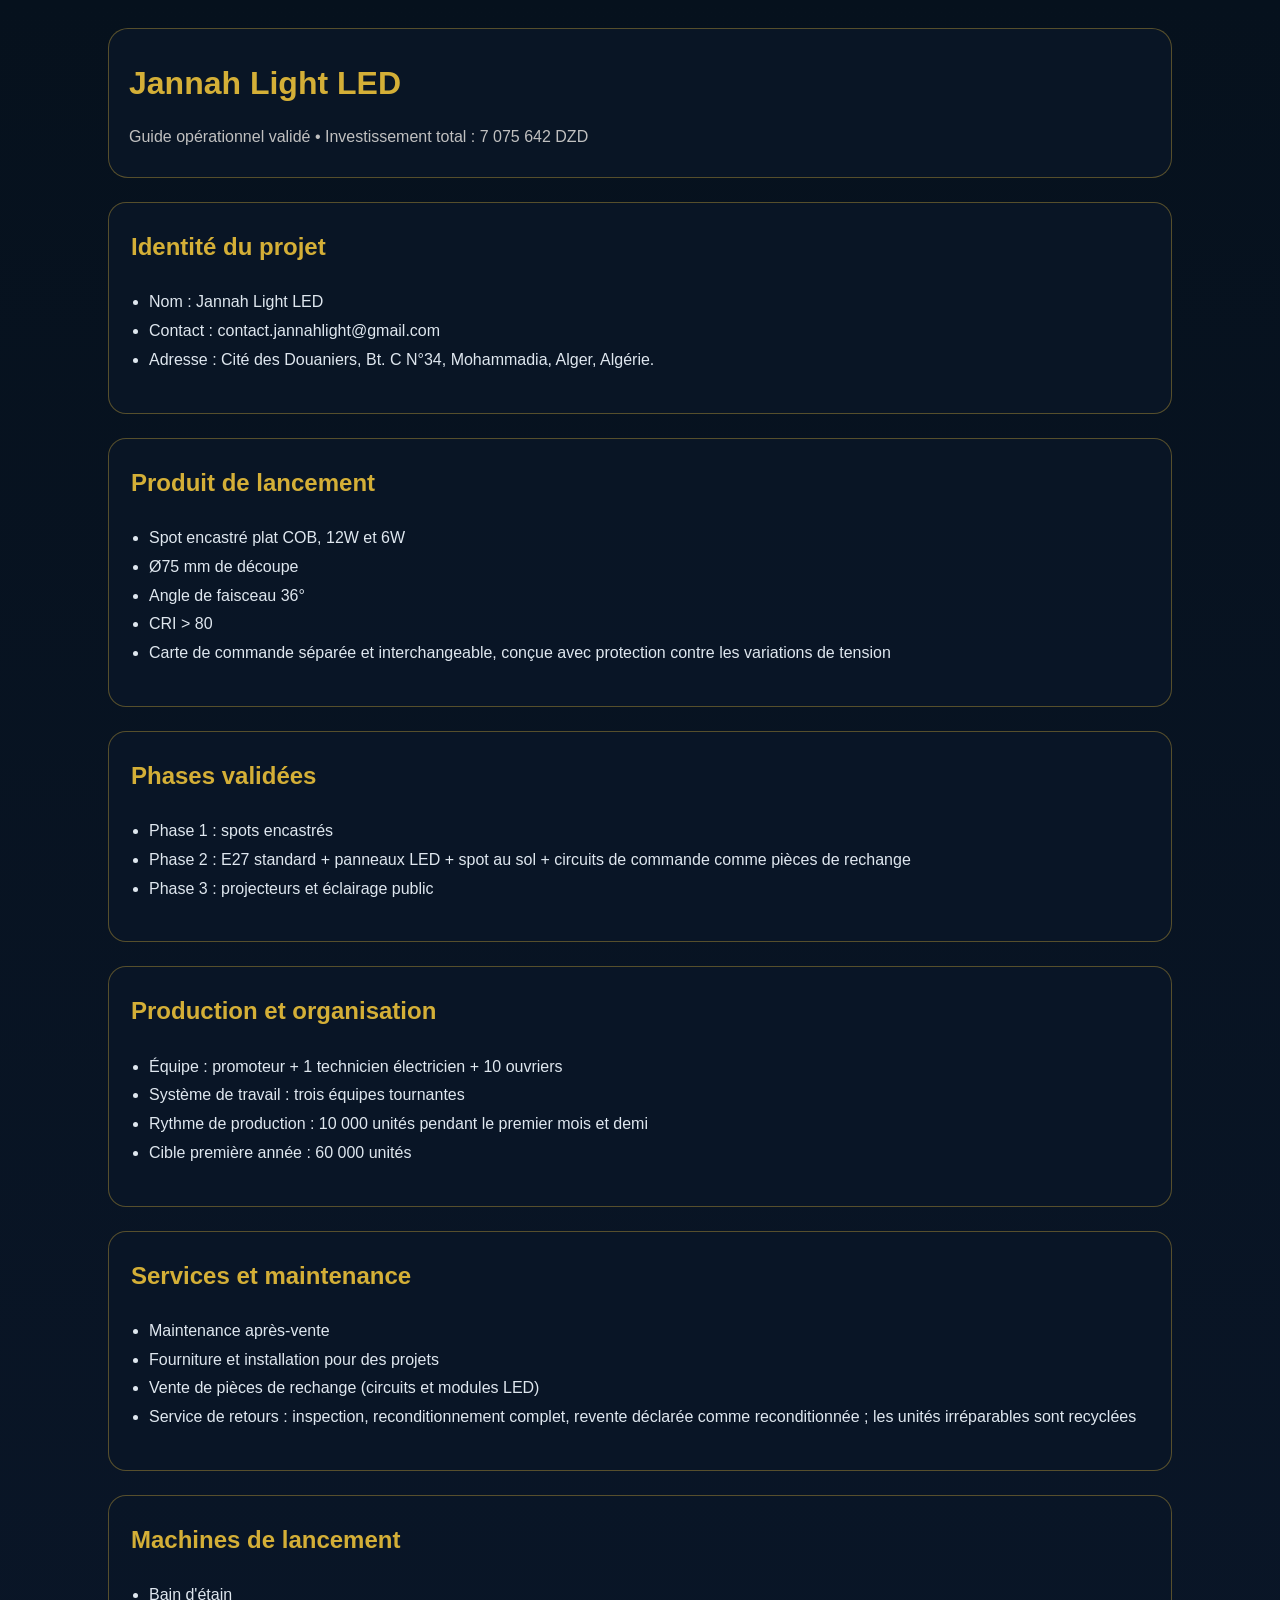
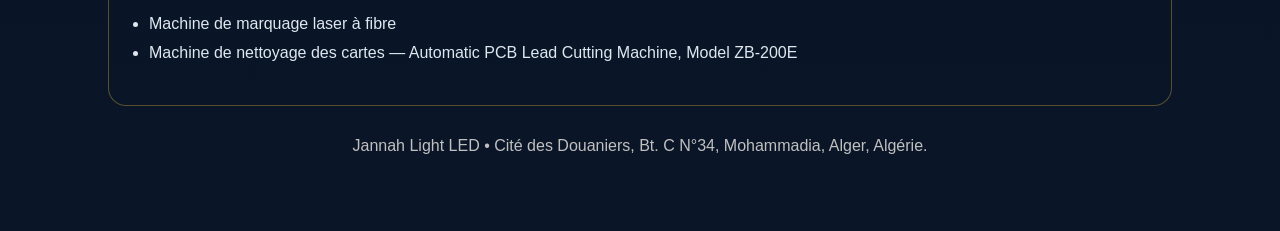
==== commit 7520d74e: "Align the website content with the corrected Jannah Light LED project data and remove outdated certi" ====
--- a/index.html
+++ b/index.html
@@ -1,1800 +1,89 @@
 <!DOCTYPE html>
-<html lang="" dir="rtl">
+<html lang="fr" dir="ltr">
 <head>
-    <meta charset="UTF-8">
-    <meta name="viewport" content="width=device-width, initial-scale=1.0, user-scalable=no">
-    <title>جَنَّة لايت | Jannah Light – إضاءة جزائرية مبتكرة</title>
-    <link rel="preconnect" href="https://fonts.googleapis.com">
-    <link rel="preconnect" href="https://fonts.gstatic.com" crossorigin>
-    <link href="https://fonts.googleapis.com/css2?family=Cairo:wght@300;400;600;700;900&family=Tajawal:wght@300;400;500;700;800&family=Amiri:wght@400;700&display=swap" rel="stylesheet">
-    <link rel="stylesheet" href="https://cdnjs.cloudflare.com/ajax/libs/font-awesome/6.0.0-beta3/css/all.min.css">
-    <style>
-    
-        .hero-logo {
-            width: 180px;
-            position: absolute;
-            top: 20%;
-            left: 50%;
-            transform: translateX(-50%);
-            z-index: 3;
-            filter: drop-shadow(0 0 20px rgba(212,175,55,0.5));
-        }
-
-        .arabic-title {
-            font-family: 'Amiri', serif;
-            font-size: 3.5rem;
-            color: #d4af37;
-            text-shadow: 0 2px 10px rgba(0,0,0,0.8);
-            position: absolute;
-            top: 45%;
-            left: 50%;
-            transform: translateX(-50%);
-            z-index: 3;
-        }
-    
-    /* ============================================================
-       VARIABLES
-    ============================================================ */
-    :root {
-        --gold: #d4af37;
-        --gold-light: #f0d060;
-        --gold-dark: #aa841b;
-        --dark: #1a1a1a;
-        --bg-deep: #04040f;
-        --bg-mid: #080818;
-        --glass: rgba(10, 10, 28, 0.55);
-        --glass-border: rgba(212,175,55,0.18);
-        --text-primary: #f0f0f0;
-        --text-muted: #a0a0b0;
-    }
-
-    /* ============================================================
-       RESET & BASE
-    ============================================================ */
-    * { margin: 0; padding: 0; box-sizing: border-box; }
-
-    body {
-        background-color: var(--bg-deep);
-        font-family: 'Cairo', 'Tajawal', 'Segoe UI', Tahoma, Geneva, Verdana, sans-serif;
-        color: var(--text-primary);
-        line-height: 1.6;
-        overflow-x: hidden;
-    }
-
-    ::-webkit-scrollbar { width: 6px; }
-    ::-webkit-scrollbar-track { background: #050510; }
-    ::-webkit-scrollbar-thumb { background: var(--gold-dark); border-radius: 3px; }
-    ::-webkit-scrollbar-thumb:hover { background: var(--gold); }
-
-    /* ============================================================
-       ANIMATIONS
-    ============================================================ */
-    @keyframes float {
-        0%   { transform: translateY(0px); }
-        50%  { transform: translateY(-6px); }
-        100% { transform: translateY(0px); }
-    }
-
-    @keyframes floatGlow {
-        0%   { transform: translateY(0px);  box-shadow: 0 0 15px rgba(212,175,55,0.2); }
-        50%  { transform: translateY(-8px); box-shadow: 0 0 40px rgba(212,175,55,0.6); }
-        100% { transform: translateY(0px);  box-shadow: 0 0 15px rgba(212,175,55,0.2); }
-    }
-
-    @keyframes iconGlow {
-        0%   { text-shadow: 0 0 2px #ffcc44; }
-        100% { text-shadow: 0 0 14px #ffaa22, 0 0 6px #ffcc44; }
-    }
-
-    @keyframes wave {
-        0%,100% { transform: rotate(0deg); }
-        50%     { transform: rotate(10deg); }
-    }
-
-    @keyframes pulseGold {
-        0%,100% { box-shadow: 0 0 20px rgba(212,175,55,0.3); }
-        50%     { box-shadow: 0 0 45px rgba(212,175,55,0.6); }
-    }
-
-    @keyframes whatsappPulse {
-        0%,100% { box-shadow: 0 6px 25px rgba(37,211,102,0.45); }
-        50%     { box-shadow: 0 6px 35px rgba(37,211,102,0.7), 0 0 0 12px rgba(37,211,102,0.08); }
-    }
-
-    /* ============================================================
-       CANVAS BACKGROUND
-    ============================================================ */
-    #canvas-bg {
-        position: fixed;
-        top: 0; left: 0;
-        width: 100%; height: 100%;
-        z-index: 0;
-        pointer-events: none;
-    }
-
-    /* ============================================================
-       LAYOUT
-    ============================================================ */
-    .container {
-        position: relative;
-        z-index: 2;
-        max-width: 1300px;
-        margin: 0 auto;
-        padding: 20px;
-    }
-
-    /* shared glass card style */
-    .top-bar,
-    .hero,
-    .welcome-section,
-    .products-section,
-    .components-section,
-    .workshop-img,
-    .strategy-map,
-    .trust-section,
-    .infographic-container,
-    .contact-section,
-    .stats-section {
-        background: var(--glass);
-        backdrop-filter: blur(12px);
-        -webkit-backdrop-filter: blur(12px);
-        border-radius: 32px;
-        border: 1px solid var(--glass-border);
-        padding: 15px 20px;
-        margin-bottom: 25px;
-        box-shadow: 0 8px 40px rgba(0,0,0,0.4), inset 0 1px 0 rgba(255,255,255,0.04);
-    }
-
-    .product-card,
-    .strategy-map a,
-    .contact-info,
-    .contact-interactive {
-        background: rgba(18, 18, 36, 0.72);
-        backdrop-filter: blur(10px);
-        -webkit-backdrop-filter: blur(10px);
-    }
-
-    /* ============================================================
-       TOP BAR
-    ============================================================ */
-    .top-bar {
-        display: flex;
-        justify-content: space-between;
-        align-items: center;
-        flex-wrap: wrap;
-        gap: 15px;
-        margin-bottom: 30px;
-    }
-
-    .lang-switcher {
-        background: rgba(26,26,26,0.8);
-        padding: 6px 14px;
-        border-radius: 30px;
-        border: 1px solid rgba(212,175,55,0.25);
-        display: inline-flex;
-        gap: 8px;
-        align-items: center;
-    }
-
-    .lang-switcher a {
-        color: #aaa;
-        text-decoration: none;
-        font-size: 0.85rem;
-        transition: color 0.2s;
-    }
-
-    .lang-switcher a.active { color: var(--gold); font-weight: bold; }
-    .lang-switcher a:hover  { color: var(--gold-light); }
-
-    .btn-catalog {
-        background: linear-gradient(135deg, var(--gold), var(--gold-dark));
-        color: #000;
-        padding: 8px 22px;
-        border-radius: 40px;
-        font-weight: bold;
-        text-decoration: none;
-        display: inline-flex;
-        align-items: center;
-        gap: 8px;
-        transition: 0.3s;
-        font-family: 'Cairo', sans-serif;
-        box-shadow: 0 4px 20px rgba(212,175,55,0.3);
-    }
-
-    .btn-catalog:hover {
-        transform: translateY(-3px);
-        box-shadow: 0 8px 25px rgba(212,175,55,0.5);
-    }
-
-    /* ============================================================
-       HERO
-    ============================================================ */
-    .hero {
-        text-align: center;
-        margin-bottom: 20px;
-        padding: 30px 20px;
-    }
-
-    .hero-banner {
-        width: 100%;
-        max-width: 850px;
-        border-radius: 20px;
-        border: 1px solid rgba(212,175,55,0.35);
-        margin-bottom: 25px;
-        box-shadow: 0 0 40px rgba(212,175,55,0.15);
-    }
-
-    .arabic-title {
-        color: var(--gold);
-        font-size: 3.2rem;
-        font-weight: 900;
-        margin: 10px 0;
-        font-family: 'Tajawal', sans-serif;
-        text-shadow: 0 0 30px rgba(212,175,55,0.4), 0 0 60px rgba(212,175,55,0.15);
-        letter-spacing: 2px;
-    }
-
-    .english-title {
-        color: var(--gold);
-        font-size: 2.2rem;
-        font-weight: 700;
-        margin: 5px 0;
-        letter-spacing: 4px;
-        text-shadow: 0 0 20px rgba(212,175,55,0.3);
-    }
-
-    .algerian-flag {
-        font-size: 3rem;
-        margin: 10px 0;
-        animation: wave 1s ease-in-out infinite;
-        display: inline-block;
-    }
-
-    .hero-tagline {
-        margin-top: 18px;
-        font-size: 1.05rem;
-        color: var(--text-muted);
-        font-family: 'Cairo', sans-serif;
-        position: relative;
-        display: inline-block;
-        padding: 0 30px;
-    }
-
-    .hero-tagline::before,
-    .hero-tagline::after {
-        content: '';
-        position: absolute;
-        top: 50%;
-        width: 50px;
-        height: 1px;
-        background: linear-gradient(90deg, transparent, var(--gold));
-    }
-
-    .hero-tagline::before { right: 100%; margin-right: -25px; }
-    .hero-tagline::after  { left: 100%;  margin-left: -25px; background: linear-gradient(90deg, var(--gold), transparent); }
-
-    .status-box {
-        margin-top: 20px;
-        padding: 12px 20px;
-        background: rgba(0,0,0,0.4);
-        border-radius: 14px;
-        border: 1px solid rgba(255,255,255,0.06);
-        display: inline-block;
-    }
-
-    .status-box p { color: #888; font-size: 0.85rem; margin: 0; }
-
-    /* ============================================================
-       STATS SECTION
-    ============================================================ */
-    .stats-section {
-        text-align: center;
-        padding: 35px 20px;
-    }
-
-    .stats-grid {
-        display: grid;
-        grid-template-columns: repeat(auto-fit, minmax(220px, 1fr));
-        gap: 25px;
-        margin-top: 25px;
-    }
-
-    .stat-card {
-        background: rgba(18,18,36,0.75);
-        padding: 28px 20px;
-        border-radius: 22px;
-        border: 1px solid #333;
-        transition: transform 0.3s, box-shadow 0.3s;
-    }
-
-    .stat-card:hover { transform: translateY(-5px); box-shadow: 0 0 30px rgba(212,175,55,0.2); }
-
-    .stat-card.active {
-        border-color: var(--gold);
-        box-shadow: 0 0 30px rgba(212,175,55,0.35);
-        animation: pulseGold 2.5s infinite;
-    }
-
-    .stat-card .stat-icon { font-size: 2.6rem; margin-bottom: 10px; }
-    .stat-card h3 { font-size: 1.9rem; margin: 8px 0 5px; font-family: 'Tajawal', sans-serif; }
-    .stat-card p  { color: #bbb; font-size: 0.88rem; }
-
-    /* ============================================================
-       SECTION TITLE
-    ============================================================ */
-    .section-title {
-        color: var(--gold);
-        font-size: 1.9rem;
-        border-right: 5px solid var(--gold);
-        padding-right: 20px;
-        display: inline-block;
-        margin-bottom: 30px;
-        font-family: 'Tajawal', sans-serif;
-        font-weight: 700;
-    }
-
-    /* ============================================================
-       WELCOME SECTION
-    ============================================================ */
-    .welcome-section { padding: 30px 25px; }
-
-    .welcome-text h2 {
-        color: var(--gold);
-        font-size: 2rem;
-        margin-bottom: 20px;
-        font-family: 'Tajawal', sans-serif;
-    }
-
-    .welcome-text p {
-        font-size: 1rem;
-        line-height: 1.9;
-        margin-bottom: 20px;
-        color: var(--text-muted);
-    }
-
-    .welcome-badges {
-        display: flex;
-        justify-content: center;
-        flex-wrap: wrap;
-        gap: 14px;
-        margin-top: 15px;
-    }
-
-    .welcome-badge {
-        background: rgba(212,175,55,0.1);
-        border: 1px solid var(--gold);
-        padding: 7px 20px;
-        border-radius: 40px;
-        font-size: 0.85rem;
-        font-weight: 700;
-        color: var(--gold);
-        transition: 0.25s;
-        cursor: default;
-    }
-
-    .welcome-badge:hover {
-        background: var(--gold);
-        color: #000;
-        transform: translateY(-3px);
-        box-shadow: 0 6px 20px rgba(212,175,55,0.35);
-    }
-
-    /* ============================================================
-       PRODUCTS SECTION
-    ============================================================ */
-    .products-section {
-        text-align: center;
-        padding: 35px 20px;
-    }
-
-    .products-grid {
-        display: grid;
-        grid-template-columns: repeat(auto-fit, minmax(260px, 1fr));
-        gap: 28px;
-        margin-top: 20px;
-    }
-
-    .product-card {
-        border: 1px solid #252535;
-        border-radius: 22px;
-        overflow: hidden;
-        transition: all 0.35s;
-        padding: 22px;
-        text-align: center;
-        animation: float 4s infinite ease-in-out;
-        position: relative;
-    }
-
-    .product-card::before {
-        content: '';
-        position: absolute;
-        inset: 0;
-        border-radius: 22px;
-        background: radial-gradient(ellipse at top, rgba(212,175,55,0.06), transparent 60%);
-        pointer-events: none;
-    }
-
-    .product-card:hover {
-        animation: none;
-        transform: translateY(-12px) scale(1.02);
-        border-color: var(--gold);
-        box-shadow: 0 0 35px rgba(212,175,55,0.45);
-    }
-
-    .product-img {
-        width: 100%;
-        height: 180px;
-        object-fit: contain;
-        background: rgba(30,30,46,0.8);
-        border-radius: 14px;
-        margin-bottom: 15px;
-        transition: all 0.4s;
-    }
-
-    .product-img:hover {
-        transform: scale(1.05) rotate(2deg);
-        filter: drop-shadow(0 0 12px rgba(212,175,55,0.7));
-    }
-
-    .product-card h3 {
-        color: var(--gold);
-        font-size: 1.7rem;
-        margin-bottom: 10px;
-        font-family: 'Tajawal', sans-serif;
-    }
-
-    .product-desc { font-size: 0.9rem; color: #bbb; margin-bottom: 14px; }
-
-    .product-badge {
-        background: rgba(46,74,48,0.9);
-        display: inline-block;
-        padding: 4px 13px;
-        border-radius: 20px;
-        font-size: 0.7rem;
-        font-weight: bold;
-        color: #fff;
-        margin: 3px 2px;
-        animation: iconGlow 1.5s infinite alternate;
-    }
-
-    /* ============================================================
-       STRATEGY MAP
-    ============================================================ */
-    .strategy-map {
-        display: grid;
-        grid-template-columns: repeat(auto-fit, minmax(250px, 1fr));
-        gap: 20px;
-        padding: 25px;
-    }
-
-    .strategy-map a {
-        display: block;
-        color: var(--gold);
-        text-decoration: none;
-        padding: 22px;
-        border: 1px solid rgba(212,175,55,0.4);
-        border-radius: 16px;
-        text-align: center;
-        transition: all 0.3s ease;
-        animation: float 4s infinite ease-in-out;
-        position: relative;
-        overflow: hidden;
-    }
-
-    .strategy-map a::before {
-        content: '';
-        position: absolute;
-        inset: 0;
-        background: linear-gradient(135deg, rgba(212,175,55,0.05), transparent);
-        opacity: 0;
-        transition: opacity 0.3s;
-    }
-
-    .strategy-map a:hover::before { opacity: 1; }
-
-    .strategy-map a:hover {
-        animation: none;
-        background: linear-gradient(135deg, var(--gold), var(--gold-dark));
-        color: var(--dark);
-        transform: translateY(-10px);
-        box-shadow: 0 0 30px rgba(212,175,55,0.55);
-    }
-
-    .strategy-map a h3 { font-size: 1.05rem; margin-bottom: 8px; font-family: 'Tajawal', sans-serif; }
-    .strategy-map a p  { font-size: 0.82rem; opacity: 0.8; }
-
-    /* ============================================================
-       TRUST SECTION
-    ============================================================ */
-    .trust-section { text-align: center; }
-
-    .badges-grid {
-        display: flex;
-        justify-content: center;
-        flex-wrap: wrap;
-        gap: 14px;
-        margin-top: 20px;
-    }
-
-    .badge-card {
-        background: rgba(31,31,46,0.8);
-        border: 1px dashed rgba(212,175,55,0.5);
-        padding: 8px 20px;
-        border-radius: 30px;
-        font-size: 0.85rem;
-        font-weight: bold;
-        transition: 0.25s;
-    }
-
-    .badge-card:hover { background: rgba(212,175,55,0.12); transform: translateY(-2px); }
-
-    /* ============================================================
-       WORKSHOP IMAGE
-    ============================================================ */
-    .workshop-img { text-align: center; }
-
-    .workshop-img img {
-        max-width: 90%;
-        border-radius: 18px;
-        border: 1px solid var(--gold);
-        box-shadow: 0 0 30px rgba(212,175,55,0.2);
-    }
-
-    /* ============================================================
-       INFOGRAPHIC CONTAINER
-    ============================================================ */
-    .infographic-container {
-        padding: 25px;
-        border: 1px dashed rgba(212,175,55,0.4);
-        text-align: center;
-    }
-
-    .infographic-container h3 {
-        color: var(--gold);
-        margin-bottom: 15px;
-        font-family: 'Tajawal', sans-serif;
-    }
-
-    .infographic-container img {
-        max-width: 100%;
-        border-radius: 14px;
-        margin: 10px 0;
-        border: 1px solid #2a2a3a;
-    }
-
-    .two-imgs {
-        display: flex;
-        flex-wrap: wrap;
-        gap: 20px;
-        justify-content: center;
-        margin-top: 15px;
-    }
-
-    .two-imgs img { flex: 1; min-width: 250px; border-radius: 14px; }
-
-    /* ============================================================
-       TECH ANATOMY CARDS
-    ============================================================ */
-    .tech-anatomy-card {
-        background: rgba(18,18,36,0.8);
-        border: 1px solid rgba(212,175,55,0.25);
-        padding: 22px;
-        border-radius: 18px;
-        width: 260px;
-        transition: all 0.35s;
-        backdrop-filter: blur(8px);
-    }
-
-    .tech-anatomy-card:hover {
-        transform: translateY(-8px);
-        border-color: var(--gold);
-        box-shadow: 0 12px 30px rgba(212,175,55,0.25);
-    }
-
-    /* ============================================================
-       COMPONENTS SECTION
-    ============================================================ */
-    .components-section { padding: 35px 20px; }
-
-    .components-container {
-        display: flex;
-        flex-wrap: wrap;
-        gap: 30px;
-        align-items: center;
-        justify-content: center;
-    }
-
-    .components-image { flex: 1; min-width: 280px; text-align: center; }
-
-    .comp-img {
-        max-width: 100%;
-        border-radius: 26px;
-        border: 2px solid var(--gold);
-        box-shadow: 0 0 25px rgba(212,175,55,0.35);
-        transition: all 0.4s ease;
-        animation: floatGlow 4s infinite ease-in-out;
-    }
-
-    .comp-img:hover {
-        transform: scale(1.03);
-        box-shadow: 0 0 50px rgba(212,175,55,0.65);
-    }
-
-    .components-list { flex: 1; min-width: 280px; display: flex; flex-direction: column; gap: 18px; }
-
-    .comp-item {
-        display: flex;
-        align-items: center;
-        gap: 18px;
-        background: rgba(18,18,36,0.75);
-        backdrop-filter: blur(6px);
-        padding: 16px 22px;
-        border-radius: 20px;
-        border: 1px solid rgba(212,175,55,0.2);
-        transition: all 0.3s;
-        animation: float 3s infinite ease-in-out;
-        animation-delay: calc(var(--order, 0) * 0.2s);
-    }
-
-    .comp-item:nth-child(1) { --order: 0; }
-    .comp-item:nth-child(2) { --order: 1; }
-    .comp-item:nth-child(3) { --order: 2; }
-    .comp-item:nth-child(4) { --order: 3; }
-    .comp-item:nth-child(5) { --order: 4; }
-
-    .comp-item:hover {
-        border-color: var(--gold);
-        box-shadow: 0 0 25px rgba(212,175,55,0.3);
-        transform: translateX(-6px) scale(1.02);
-    }
-
-    .comp-item i {
-        font-size: 2rem;
-        color: var(--gold);
-        text-shadow: 0 0 10px #ffcc44;
-        animation: iconGlow 1.8s infinite alternate;
-    }
-
-    .comp-text h4 {
-        color: var(--gold);
-        margin-bottom: 5px;
-        font-size: 1.1rem;
-        font-family: 'Tajawal', sans-serif;
-    }
-
-    .comp-text p { color: #bbb; font-size: 0.85rem; line-height: 1.5; }
-
-    /* ============================================================
-       CONTACT SECTION
-    ============================================================ */
-    .contact-section {
-        padding: 35px;
-        background: linear-gradient(145deg, rgba(12,12,22,0.9), rgba(6,6,16,0.9));
-        border-radius: 40px;
-        border: 1px solid rgba(212,175,55,0.2);
-    }
-
-    .contact-grid {
-        display: flex;
-        flex-wrap: wrap;
-        gap: 40px;
-        justify-content: center;
-    }
-
-    .contact-info,
-    .contact-interactive {
-        flex: 1;
-        min-width: 280px;
-        background: rgba(18,18,36,0.65);
-        backdrop-filter: blur(10px);
-        padding: 28px;
-        border-radius: 32px;
-        border: 1px solid rgba(212,175,55,0.15);
-    }
-
-    .contact-info h3,
-    .assistant-box h3,
-    .rating-box h3 {
-        color: var(--gold);
-        margin-bottom: 20px;
-        font-size: 1.35rem;
-        border-right: 3px solid var(--gold);
-        padding-right: 12px;
-        font-family: 'Tajawal', sans-serif;
-    }
-
-    .contact-item {
-        display: flex;
-        align-items: center;
-        gap: 15px;
-        margin-bottom: 18px;
-        font-size: 0.9rem;
-        line-height: 1.5;
-    }
-
-    .contact-item i {
-        font-size: 1.8rem;
-        color: var(--gold);
-        min-width: 40px;
-        text-align: center;
-    }
-
-    .contact-item a {
-        color: #00d4ff;
-        text-decoration: none;
-        transition: 0.2s;
-        direction: ltr;
-        unicode-bidi: plaintext;
-        display: inline-block;
-    }
-
-    .contact-item a:hover { color: var(--gold); text-decoration: underline; }
-
-    .maps-btn {
-        display: inline-block;
-        margin-top: 5px;
-        background: rgba(212,175,55,0.15);
-        padding: 4px 14px;
-        border-radius: 20px;
-        font-size: 0.7rem;
-        color: var(--gold) !important;
-        border: 1px solid rgba(212,175,55,0.3);
-        direction: rtl;
-    }
-
-    /* ============================================================
-       QR / RATING BOXES
-    ============================================================ */
-    .qr-box {
-        text-align: center;
-        margin-bottom: 28px;
-        padding-bottom: 22px;
-        border-bottom: 1px dashed rgba(212,175,55,0.3);
-    }
-
-    .qr-code {
-        width: 120px;
-        height: 120px;
-        border-radius: 20px;
-        background: white;
-        padding: 6px;
-        margin-bottom: 10px;
-        box-shadow: 0 0 20px rgba(212,175,55,0.2);
-    }
-
-    .assistant-box { text-align: center; margin-bottom: 28px; }
-
-    .assistant-btn {
-        background: linear-gradient(135deg, var(--gold), var(--gold-dark));
-        color: #000;
-        border: none;
-        padding: 11px 26px;
-        border-radius: 40px;
-        font-weight: bold;
-        font-size: 1rem;
-        cursor: pointer;
-        margin: 12px 0 8px;
-        transition: 0.25s;
-        font-family: 'Cairo', sans-serif;
-    }
-
-    .assistant-btn:hover {
-        transform: scale(1.04);
-        box-shadow: 0 0 20px rgba(212,175,55,0.55);
-    }
-
-    .rating-box { text-align: center; }
-
-    .bulb-rating {
-        display: flex;
-        justify-content: center;
-        gap: 14px;
-        font-size: 2rem;
-        cursor: pointer;
-        margin: 15px 0;
-    }
-
-    .bulb-rating i { color: #555; transition: all 0.2s ease; }
-
-    .bulb-rating i.active,
-    .bulb-rating i:hover {
-        color: var(--gold);
-        text-shadow: 0 0 18px #ffcc44;
-        transform: scale(1.15);
-    }
-
-    /* ============================================================
-       WHATSAPP FLOAT
-    ============================================================ */
-    .whatsapp-float {
-        position: fixed;
-        bottom: 28px;
-        left: 28px;
-        z-index: 999;
-        display: flex;
-        flex-direction: column;
-        align-items: center;
-        gap: 8px;
-    }
-
-    .whatsapp-btn {
-        width: 58px;
-        height: 58px;
-        background: linear-gradient(135deg, #25d366, #128c7e);
-        border-radius: 50%;
-        display: flex;
-        align-items: center;
-        justify-content: center;
-        box-shadow: 0 6px 25px rgba(37,211,102,0.45);
-        text-decoration: none;
-        transition: all 0.3s;
-        animation: whatsappPulse 2.5s infinite;
-    }
-
-    .whatsapp-btn:hover {
-        transform: scale(1.12) translateY(-3px);
-        box-shadow: 0 10px 35px rgba(37,211,102,0.6);
-    }
-
-    .whatsapp-btn i { color: #fff; font-size: 1.7rem; }
-
-    .whatsapp-label {
-        background: rgba(10,10,20,0.85);
-        color: #25d366;
-        font-size: 0.72rem;
-        padding: 4px 10px;
-        border-radius: 20px;
-        border: 1px solid rgba(37,211,102,0.35);
-        font-family: 'Cairo', sans-serif;
-        white-space: nowrap;
-    }
-
-    /* ============================================================
-       GOLD DIVIDER
-    ============================================================ */
-    .gold-divider {
-        width: 100%;
-        height: 1px;
-        background: linear-gradient(90deg, transparent, var(--gold), transparent);
-        margin: 10px 0 20px;
-        opacity: 0.4;
-    }
-
-    /* ============================================================
-       FOOTER
-    ============================================================ */
-    footer {
-        background: linear-gradient(180deg, rgba(0,0,0,0.95), #000);
-        text-align: center;
-        padding: 35px 20px;
-        margin-top: 50px;
-        border-top: 1px solid rgba(212,175,55,0.2);
-    }
-
-    .social-links {
-        display: flex;
-        justify-content: center;
-        gap: 20px;
-        margin-bottom: 20px;
-        flex-wrap: wrap;
-    }
-
-    .social-btn {
-        background: rgba(26,26,40,0.9);
-        padding: 10px 22px;
-        border-radius: 40px;
-        text-decoration: none;
-        color: #fff;
-        font-weight: bold;
-        display: inline-flex;
-        align-items: center;
-        gap: 8px;
-        transition: 0.3s;
-        border: 1px solid #333;
-        font-family: 'Cairo', sans-serif;
-    }
-
-    .social-btn i { font-size: 1.2rem; }
-    .social-btn.youtube { color: #ff4444; }
-    .social-btn:hover { background: var(--gold); color: #000; border-color: var(--gold); }
-
-    .copyright { color: #555; font-size: 0.8rem; line-height: 2; }
-
-    .footer-tagline {
-        color: var(--gold);
-        font-size: 0.95rem;
-        margin: 12px 0;
-        font-family: 'Tajawal', sans-serif;
-    }
-
-    /* ============================================================
-       RESPONSIVE
-    ============================================================ */
-    @media (max-width: 700px) {
-        .arabic-title   { font-size: 2.1rem; }
-        .english-title  { font-size: 1.6rem; }
-        .btn-catalog    { padding: 7px 16px; font-size: 0.8rem; }
-        .product-card h3 { font-size: 1.35rem; }
-        .welcome-text h2 { font-size: 1.5rem; }
-        .section-title  { font-size: 1.5rem; }
-        .whatsapp-float { bottom: 20px; left: 16px; }
-    }
-    /* === تطوير strategy-map === */
-.strategy-map a {
-    position: relative;
-    padding-top: 28px !important;
-    overflow: hidden;
-}
-
-.strategy-map .card-icon {
-    width: 50px;
-    height: 50px;
-    margin: 0 auto 15px;
-    background: radial-gradient(circle, rgba(212,175,55,0.15), transparent);
-    border-radius: 50%;
-    display: flex;
-    align-items: center;
-    justify-content: center;
-    border: 1px solid rgba(212,175,55,0.3);
-    transition: all 0.3s ease;
-}
-
-.strategy-map .card-icon i {
-    font-size: 1.5rem !important;
-    color: var(--gold);
-}
-
-.strategy-map a:hover .card-icon {
-    transform: scale(1.15) rotate(5deg);
-    box-shadow: 0 0 25px rgba(212,175,55,0.5);
-    background: radial-gradient(circle, rgba(212,175,55,0.25), transparent);
-}
-
-.strategy-map a:hover .card-icon i {
-    animation: iconBounce 0.5s ease;
-}
-
-@keyframes iconBounce {
-    0%, 100% { transform: scale(1); }
-    50% { transform: scale(1.2); }
-}
-
-.card-badge {
-    position: absolute;
-    top: 12px;
-    left: 12px;
-    background: var(--gold);
-    color: #000;
-    padding: 3px 10px;
-    border-radius: 20px;
-    font-size: 0.65rem;
-    font-weight: 700;
-    font-family: 'Cairo', sans-serif;
-}
-
-.card-primary {
-    border: 1.5px solid var(--gold) !important;
-}
-
-.strategy-map a::after {
-    content: '';
-    position: absolute;
-    top: -50%;
-    right: -50%;
-    width: 200%;
-    height: 200%;
-    background: linear-gradient(45deg, transparent, rgba(212,175,55,0.1), transparent);
-    transform: rotate(45deg);
-    transition: all 0.6s;
-    opacity: 0;
-}
-
-.strategy-map a:hover::after {
-    right: 100%;
-    opacity: 1;
-}
-  /* ============================================================
-   الخارطة الذهنية - جَنَّة لايت (الألوان المطلوبة)
-============================================================ */
-.mindmap-section {
-    background: rgba(10,10,20,0.65);
-    backdrop-filter: blur(12px);
-    border-radius: 32px;
-    padding: 30px 20px;
-    margin: 40px 0;
-    border: 1px solid rgba(212,175,55,0.2);
-}
-
-.jlt-mindmap-container {
-    display: flex;
-    justify-content: center;
-    align-items: center;
-    min-height: 500px;
-    background: transparent;
-    padding: 20px;
-}
-
-.mindmap-wrapper {
-    position: relative;
-    display: flex;
-    flex-wrap: wrap;
-    justify-content: center;
-    align-items: flex-start;
-    gap: 25px;
-    max-width: 1100px;
-    width: 100%;
-}
-
-.branch-container {
-    display: flex;
-    flex-direction: column;
-    align-items: center;
-    width: 130px;
-}
-
-.node {
-    cursor: pointer;
-    transition: all 0.3s ease-in-out;
-    display: flex;
-    flex-direction: column;
-    align-items: center;
-    justify-content: center;
-    text-align: center;
-    font-family: 'Cairo', 'Tajawal', sans-serif;
-    padding: 12px;
-}
-
-.center-node {
-    width: 120px;
-    height: 120px;
-    background: linear-gradient(135deg, #d4af37, #aa841b);
-    border-radius: 50%;
-    color: #000;
-    font-weight: 900;
-    font-size: 1rem;
-    box-shadow: 0 0 30px rgba(212, 175, 55, 0.6);
-    z-index: 10;
-    margin-bottom: 20px;
-}
-.center-node i { font-size: 2.2rem; margin-bottom: 6px; color: #000; text-shadow: none; }
-
-.main-branch {
-    width: 110px;
-    min-height: 110px;
-    border: 2px solid rgba(212, 175, 55, 0.6);
-    background: rgba(0,0,0,0.6);
-    backdrop-filter: blur(8px);
-    border-radius: 20px;
-    font-weight: bold;
-    font-size: 0.85rem;
-    box-shadow: 0 5px 15px rgba(0,0,0,0.3);
-    margin-bottom: 10px;
-}
-.main-branch span { color: #d4af37; }
-
-/* ألوان الأيقونات حسب الطلب */
-.branch-container#branch-sovereignty .main-branch i {
-    font-size: 1.8rem;
-    margin-bottom: 8px;
-    color: #50C878;
-    text-shadow: 0 0 8px #50C878, 0 0 3px #50C878;
-}
-.branch-container#branch-production .main-branch i {
-    font-size: 1.8rem;
-    margin-bottom: 8px;
-    color: #4169E1;
-    text-shadow: 0 0 8px #4169E1, 0 0 3px #4169E1;
-}
-.branch-container#branch-tech .main-branch i {
-    font-size: 1.8rem;
-    margin-bottom: 8px;
-    color: #aa00ff;
-    text-shadow: 0 0 8px #aa00ff, 0 0 3px #aa00ff;
-}
-.branch-container#branch-quality .main-branch i {
-    font-size: 1.8rem;
-    margin-bottom: 8px;
-    color: #d4af37;
-    text-shadow: 0 0 8px rgba(212,175,55,0.8), 0 0 3px #d4af37;
-}
-
-.sub-nodes {
-    max-height: 0;
-    opacity: 0;
-    overflow: hidden;
-    transition: all 0.4s ease;
-    width: 100%;
-    display: flex;
-    flex-direction: column;
-    gap: 8px;
-}
-.branch-container.active .sub-nodes {
-    max-height: 250px;
-    opacity: 1;
-    margin-top: 10px;
-}
-.sub-node {
-    background: rgba(255,255,255,0.05);
-    border: 1px solid rgba(184, 134, 11, 0.4);
-    color: #e0e0e0;
-    font-size: 0.75rem;
-    border-radius: 40px;
-    padding: 6px 12px !important;
-    backdrop-filter: blur(4px);
-}
-.sub-node i {
-    color: #d4af37;
-    margin-left: 5px;
-}
-.node:hover { transform: scale(1.05); }
-
-  
-     </style>
-    
+  <meta charset="UTF-8" />
+  <meta name="viewport" content="width=device-width, initial-scale=1.0" />
+  <title>Jannah Light LED | Guide opérationnel</title>
+  <style>
+    :root { --gold: #D4AF37; --navy: #0A1628; --silver: #C0C0C0; --bg: #071421; --card: rgba(10, 22, 40, 0.82); --muted: #dfe7ef; --line: rgba(212,175,55,0.38); }
+    * { box-sizing: border-box; }
+    body { margin: 0; font-family: Arial, sans-serif; background: linear-gradient(180deg, #06111d 0%, #0A1628 100%); color: #f5f7fa; line-height: 1.8; }
+    .container { max-width: 1100px; margin: 0 auto; padding: 28px 18px 70px; }
+    .header { padding: 26px 20px; border: 1px solid var(--line); border-radius: 20px; background: rgba(10, 22, 40, 0.82); }
+    h1 { margin: 0 0 10px; color: var(--gold); }
+    .section { margin-top: 24px; background: rgba(10, 22, 40, 0.82); border: 1px solid var(--line); border-radius: 18px; padding: 22px; }
+    h2 { color: var(--gold); margin-top: 0; }
+    ul { color: var(--muted); padding-left: 18px; }
+    .meta { color: var(--silver); }
+    .footer { text-align: center; color: var(--silver); padding-top: 26px; }
+  </style>
 </head>
 <body>
-
-<!-- ============================================================
-     THREE.JS AMBIENT BACKGROUND
-============================================================ -->
-<canvas id="canvas-bg"></canvas>
-
-<!-- ============================================================
-     WHATSAPP FLOAT BUTTON
-============================================================ -->
-<div class="whatsapp-float">
-    <a href="https://wa.me/213558085645" class="whatsapp-btn" target="_blank" title="تواصل معنا واتساب">
-        <i class="fab fa-whatsapp"></i>
-    </a>
-    <div class="whatsapp-label">تواصل واتساب</div>
-</div>
-
-<!-- ============================================================
-     MAIN CONTAINER
-============================================================ -->
-<div class="container">
-
-    <!-- TOP BAR -->
-    <div class="top-bar">
-        <div class="lang-switcher">
-            <span style="font-size:1.1rem;">🌐</span>
-            <a href="index.html" class="active">العربية</a>
-            <span style="color:#444;">|</span>
-            <a href="index-fr.html">Français</a>
-            <span style="color:#444;">|</span>
-            <a href="index-en.html">English</a>
-            <span style="color:#444;">|</span>
-            <a href="index-zh.html">中文</a>
-        </div>
-        <a href="products.html" class="btn-catalog">
-            <i class="fas fa-book-open"></i> 📖 كتالوج المنتجات
-        </a>
+  <div class="container">
+    <div class="header">
+      <h1>Jannah Light LED</h1>
+      <div class="meta">Guide opérationnel validé • Investissement total : 7 075 642 DZD</div>
     </div>
 
-    <!-- ============================================================
-         HERO
-    ============================================================ -->
-<div class="hero" style="text-align: center; padding: 20px;">
-    <img src="jannahdark.jpg" alt="Jannah Light" style="width:100%; max-width:850px; margin-bottom:25px; border-radius:20px;">
-    <div style="margin: 20px 0 10px; font-size: 2.5rem; color: #d4af37; font-weight: bold;">جَنَّة لايت</div>
-    <div style="margin: 10px 0; font-size: 2rem; color: #d4af37;">🇩🇿</div>
-    <div style="margin: 10px 0; font-size: 2rem; color: #d4af37; font-weight: bold;">JANNAH LIGHT</div>
-    <div style="margin: 5px 0 20px; font-size: 1.2rem;">Innovation et Lumière</div>
-    <div style="margin: 20px 0; color: #a0a0b0;">نصنع الجودة، لنضيء المستقبل بعقول جزائرية</div>
-    <div style="margin-top: 20px; padding: 8px 20px; background: rgba(0,0,0,0.4); display: inline-block; border-radius: 20px;">
-        <i class="fas fa-tools"></i> المشروع قيد التأسيس - لم يبدأ الإنتاج بعد
+    <div class="section">
+      <h2>Identité du projet</h2>
+      <ul>
+        <li>Nom : Jannah Light LED</li>
+        <li>Contact : contact.jannahlight@gmail.com</li>
+        <li>Adresse : Cité des Douaniers, Bt. C N°34, Mohammadia, Alger, Algérie.</li>
+      </ul>
     </div>
-</div>
-    <!-- ============================================================
-         ROADMAP + FUNDING STRUCTURE
-    ============================================================ -->
-    <div class="stats-section" style="margin-top:50px;">
-        <div class="section-title" style="border-right:none;">🗓️ roadmap مُحدّث + هيكل التمويل</div>
-        <p style="text-align:center; color:#bbb; margin-bottom:25px; font-size:1.05rem;">
-            مراحل التأسيس واضحة والتمويل مُهَيّكل بثلاث ركائز لضمان الاستمرارية
-        </p>
 
-        <!-- هيكلة التمويل -->
-        <div style="margin-bottom:28px; padding:22px; background:rgba(212,175,55,0.06); border-radius:14px; border:1px solid rgba(212,175,55,0.25);">
-            <h4 style="color:var(--gold); margin-bottom:14px; font-family:'Tajawal',sans-serif; font-size:1rem; text-align:center;">
-                <i class="fas fa-shield-alt" style="margin-left:6px;"></i> هيكلة التمويل
-            </h4>
-            <div style="display:flex; justify-content:center; align-items:center; flex-wrap:wrap; gap:20px;">
-                <div style="text-align:center;">
-                    <div style="width:52px; height:52px; margin:0 auto 6px; background:radial-gradient(circle,rgba(212,175,55,0.2),transparent); border-radius:50%; display:flex; align-items:center; justify-content:center; border:1px solid rgba(212,175,55,0.3);">
-                        <i class="fas fa-user-tie" style="color:var(--gold); font-size:1.2rem;"></i>
-                    </div>
-                    <span style="color:#ddd; font-size:0.78rem;">مساهمة شخصية</span>
-                </div>
-                <span style="color:var(--gold); font-size:1.3rem;">+</span>
-                <div style="text-align:center;">
-                    <div style="width:52px; height:52px; margin:0 auto 6px; background:radial-gradient(circle,rgba(212,175,55,0.2),transparent); border-radius:50%; display:flex; align-items:center; justify-content:center; border:1px solid rgba(212,175,55,0.3);">
-                        <i class="fas fa-hand-holding-usd" style="color:var(--gold); font-size:1.2rem;"></i>
-                    </div>
-                    <span style="color:#ddd; font-size:0.78rem;">تمويل بدون فائدة</span>
-                </div>
-                <span style="color:var(--gold); font-size:1.3rem;">+</span>
-                <div style="text-align:center;">
-                    <div style="width:52px; height:52px; margin:0 auto 6px; background:radial-gradient(circle,rgba(212,175,55,0.2),transparent); border-radius:50%; display:flex; align-items:center; justify-content:center; border:1px solid rgba(212,175,55,0.3);">
-                        <i class="fas fa-university" style="color:var(--gold); font-size:1.2rem;"></i>
-                    </div>
-                    <span style="color:#ddd; font-size:0.78rem;">قرض بنكي</span>
-                </div>
-            </div>
-        </div>
+    <div class="section">
+      <h2>Produit de lancement</h2>
+      <ul>
+        <li>Spot encastré plat COB, 12W et 6W</li>
+        <li>Ø75 mm de découpe</li>
+        <li>Angle de faisceau 36°</li>
+        <li>CRI &gt; 80</li>
+        <li>Carte de commande séparée et interchangeable, conçue avec protection contre les variations de tension</li>
+      </ul>
+    </div>
 
-        <!-- مراحل Roadmap -->
-        <div class="stats-grid">
-            <div class="stat-card" style="border-color:#4CAF50;">
-                <div class="stat-icon"><i class="fas fa-check-circle" style="color:#4CAF50;"></i></div>
-                <h3 style="color:#4CAF50;">مكتمل</h3>
-                <p><strong>دراسة الجدوى</strong><br>أفريل 2026</p>
-            </div>
-            <div class="stat-card" style="border-color:#4a90e2; position:relative; overflow:hidden;">
-    <!-- خط متحرك في الخلفية -->
-    <div style="position:absolute; top:0; right:-100%; width:100%; height:2px; background:linear-gradient(90deg, transparent, #4a90e2, transparent); animation: slideLine 2s linear infinite;"></div>
-    
-    <div class="stat-icon">
-        <i class="fas fa-sync-alt" style="color:#4a90e2; animation: spin 3s linear infinite;"></i>
+    <div class="section">
+      <h2>Phases validées</h2>
+      <ul>
+        <li>Phase 1 : spots encastrés</li>
+        <li>Phase 2 : E27 standard + panneaux LED + spot au sol + circuits de commande comme pièces de rechange</li>
+        <li>Phase 3 : projecteurs et éclairage public</li>
+      </ul>
     </div>
-    <h3 style="color:#4a90e2;">قيد المراجعة</h3>
-    <p><strong>المصادقة على الشراكة التقنية</strong><br>الربع الثاني 2026</p>
-</div>
-            <div class="stat-card active">
-                <div class="stat-icon"><i class="fas fa-cogs fa-spin" style="color:var(--gold);"></i></div>
-                <h3 style="color:var(--gold);">نحن هنا</h3>
-                <p><strong>طلب التمويل</strong><br>فيفري 2027</p>
-            </div>
-            <div class="stat-card" style="border-color:#555;">
-                <div class="stat-icon"><i class="fas fa-flask" style="color:#888;"></i></div>
-                <h3 style="color:#888;">قريباً</h3>
-                <p><strong>تركيب الورشة</strong><br>جويلية 2027</p>
-            </div>
-            <div class="stat-card" style="border-color:#555;">
-                <div class="stat-icon"><i class="fas fa-boxes" style="color:#888;"></i></div>
-                <h3 style="color:#888;">بعد ذلك</h3>
-                <p><strong>بدء الإنتاج</strong><br>سبتمبر 2028</p>
-            </div>
-        </div>
-    </div><!-- /stats-section (roadmap) -->
-    
-    <!-- ============================================================
-         WORKSHOP IMAGE
-    ============================================================ -->
-    <div class="workshop-img">
-        <img src="workshop.jpg" alt="ورشة جَنَّة لايت">
+
+    <div class="section">
+      <h2>Production et organisation</h2>
+      <ul>
+        <li>Équipe : promoteur + 1 technicien électricien + 10 ouvriers</li>
+        <li>Système de travail : trois équipes tournantes</li>
+        <li>Rythme de production : 10 000 unités pendant le premier mois et demi</li>
+        <li>Cible première année : 60 000 unités</li>
+      </ul>
     </div>
-<div class="section-title" style="text-align:center; border:none; margin: 10px 0 30px 0;">
-    ⚡ المنصة الرقمية المتكاملة لورشة جَنَّة لايت
-</div>
-    <!-- ============================================================
-         STRATEGY MAP
-    ============================================================ -->
-    <div class="strategy-map">
-    
-    <!-- مجموعة 1: التعريف بالهوية -->
-    <a href="jlt_v5_corrected.html" class="strategy-card card-primary">
-        <div class="card-icon"><i class="fas fa-id-badge"></i></div>
-        <h3>دليل الهوية المؤسسية V.9.2</h3>
-        <p>البيانات الرسمية والهوية البصرية والترميز الرقمي</p>
-        <span class="card-badge">رسمي</span>
-    </a>
-    
-    <a href="comparison.html" class="strategy-card">
-        <div class="card-icon"><i class="fas fa-trophy"></i></div>
-        <h3>لماذا جَنَّة لايت تتفوق؟</h3>
-        <p>مقارنة الأسعار والجودة + الميزات التقنية الحصرية</p>
-    </a>
 
-    <a href="video.html" class="strategy-card">
-        <div class="card-icon"><i class="fas fa-video"></i></div>
-        <h3>معرض الفيديو التعريفي</h3>
-        <p>العرض البصري الكامل لهوية ومشروع جَنَّة لايت</p>
-    </a>
+    <div class="section">
+      <h2>Services et maintenance</h2>
+      <ul>
+        <li>Maintenance après-vente</li>
+        <li>Fourniture et installation pour des projets</li>
+        <li>Vente de pièces de rechange (circuits et modules LED)</li>
+        <li>Service de retours : inspection, reconditionnement complet, revente déclarée comme reconditionnée ; les unités irréparables sont recyclées</li>
+      </ul>
+    </div>
 
-    <!-- مجموعة 2: الإنتاج والتشغيل -->
-    <a href="production_3d.html" class="strategy-card card-primary">
-        <div class="card-icon"><i class="fas fa-cube"></i></div>
-        <h3>عرض الإنتاج التفاعلي 3D</h3>
-        <p>نموذج ثلاثي الأبعاد لخط الإنتاج الكامل</p>
-        <span class="card-badge">تفاعلي</span>
-    </a>
+    <div class="section">
+      <h2>Machines de lancement</h2>
+      <ul>
+        <li>Bain d'étain</li>
+        <li>Machine de marquage laser à fibre</li>
+        <li>Machine de nettoyage des cartes — Automatic PCB Lead Cutting Machine, Model ZB-200E</li>
+      </ul>
+    </div>
 
-    <a href="machines.html" class="strategy-card">
-        <div class="card-icon"><i class="fas fa-microchip"></i></div>
-        <h3>دليل الآلات الصناعية</h3>
-        <p>عرض حي لتشغيل وتفاصيل الآلات الثمانية</p>
-    </a>
-
-    <a href="launch-batches.html" class="strategy-card">
-        <div class="card-icon"><i class="fas fa-calendar-alt"></i></div>
-        <h3>جدولة دفعات الإنتاج</h3>
-        <p>الخطة التنفيذية لتشغيل 8 عمال وتجهيز 50,000 وحدة</p>
-    </a>
-
-    <!-- مجموعة 3: التحليلات والوثائق -->
-    <a href="analytics.html" class="strategy-card">
-        <div class="card-icon"><i class="fas fa-chart-line"></i></div>
-        <h3>لوحة التحليلات الحية</h3>
-        <p>متابعة بيانات الإنتاج والجودة والرسوم البيانية</p>
-    </a>
-
-    <a href="operational_guide.html" class="strategy-card">
-        <div class="card-icon"><i class="fas fa-book-open"></i></div>
-        <h3>الدليل التشغيلي المعياري</h3>
-        <p>المرجع الكامل لعمليات الإنتاج والجودة والصيانة</p>
-    </a>
-
-    <a href="fiches_techniques.pdf" target="_blank" class="strategy-card">
-        <div class="card-icon"><i class="fas fa-file-pdf"></i></div>
-        <h3>الوثائق التقنية PDF</h3>
-        <p>المخططات الهندسية والمواصفات الفنية المعتمدة</p>
-        <span class="card-badge">PDF</span>
-    </a>
-
-    <!-- مجموعة 4: المالية -->
-    <a href="finance.html" class="strategy-card card-primary">
-        <div class="card-icon"><i class="fas fa-coins"></i></div>
-        <h3>التقرير المالي الشامل</h3>
-        <p>مؤشرات الربحية وهيكل التكاليف ونقطة التعادل</p>
-        <span class="card-badge">هام</span>
-    </a>
-    <!-- الخاتمة: الكتالوج التجاري -->
-    <a href="catalog-pro.html" class="strategy-card card-primary" style="grid-column: 1 / -1; background: linear-gradient(135deg, rgba(212,175,55,0.1), rgba(0,0,0,0.3));">
-    <div class="card-icon" style="background: radial-gradient(circle, rgba(212,175,55,0.3), transparent);">
-        <i class="fas fa-book"></i>
-    </div>
-    <h3>الكتالوج التجاري الرسمي 2026</h3>
-    <p>الدليل الشامل للمنتجات - المواصفات والأسعار وشهادات الجودة</p>
-    <span class="card-badge" style="background:#d4af37;">الخاتمة</span>
-</a>
-        
-</div><!-- /strategy-map -->
-    
-    <!-- ============================================================
-         PRODUCTS SECTION
-    ============================================================ -->
-    <div class="products-section">
-        <div class="section-title">💡 منتجاتنا الرائدة وخطة الإنتاج</div>
-
-        <!-- صورة مجمّعة للمنتجات -->
-        <div style="text-align:center; margin-bottom:25px;">
-            <img src="Produit.jpg" alt="منتجات جَنَّة لايت" class="product-img"
-                 style="width:100%; max-width:300px; height:180px; object-fit:contain;">
-        </div>
-
-        <!-- شبكة المنتجات -->
-        <div class="products-grid">
-
-            <!-- 5 واط -->
-            <div class="product-card">
-                <img src="jannah5w.jpg" alt="5W" class="product-img" style="width:90%; object-fit:cover;">
-                <h3>5 واط</h3>
-                <p class="product-desc">إضاءة هادئة وموفرة، تعادل لمبة 40 واط تقليدية.</p>
-                <span class="product-badge">توفير طاقة 90%</span>
-                <span class="product-badge">3 ألوان (3000K · 4000K · 6500K)</span>
-            </div>
-
-            <!-- 9 واط - مرحلة الانطلاق -->
-            <div class="product-card" style="border:2px solid var(--gold); box-shadow:0 0 15px rgba(212,175,55,0.3);">
-                <span style="position:absolute; top:10px; left:10px; background:#27ae60; color:#fff; padding:4px 10px; border-radius:8px; font-size:0.75rem; font-weight:bold; z-index:10;">
-                    🎯 مرحلة الانطلاق الأولى
-                </span>
-                <img src="jannah9w.jpg" alt="9W" class="product-img">
-                <h3>9 واط (E27)</h3>
-                <p class="product-desc">المنتج الرئيسي للانطلاق. إضاءة دافئة ممتازة، مناسبة للمنازل والمكاتب والأكثر طلباً في السوق الجزائري.</p>
-                <span class="product-badge" style="background-color:var(--gold); color:#000; font-weight:bold;">مستهدف: 25,000 وحدة</span>
-                <span class="product-badge">جودة عالية</span>
-                <span class="product-badge">3 ألوان (3000K · 4000K · 6500K)</span>
-            </div>
-
-            <!-- 12 واط - مرحلة الانطلاق -->
-            <div class="product-card" style="border:2px solid var(--gold); box-shadow:0 0 15px rgba(212,175,55,0.3);">
-                <span style="position:absolute; top:10px; left:10px; background:#27ae60; color:#fff; padding:4px 10px; border-radius:8px; font-size:0.75rem; font-weight:bold; z-index:10;">
-                    🎯 مرحلة الانطلاق الأولى
-                </span>
-                <img src="jannah12w.jpg" alt="12W" class="product-img" style="width:80%; object-fit:cover;">
-                <h3>12 واط (E27)</h3>
-                <p class="product-desc">توازن مثالي بين السطوع واستهلاك الطاقة. مستهدف أساسي لتلبية الطلب التجاري والمنزلي واسع النطاق.</p>
-                <span class="product-badge" style="background-color:var(--gold); color:#000; font-weight:bold;">مستهدف: 25,000 وحدة</span>
-                <span class="product-badge">معيار IEC</span>
-                <span class="product-badge">3 ألوان (3000K · 4000K · 6500K)</span>
-            </div>
-
-            <!-- 18 واط -->
-            <div class="product-card">
-                <img src="jannah18w.jpg" alt="18W" class="product-img" style="width:80%; object-fit:cover;">
-                <h3>18 واط</h3>
-                <p class="product-desc">إضاءة قوية للمساحات الكبيرة والمرافق العامة.</p>
-                <span class="product-badge">ضمان سنتين</span>
-                <span class="product-badge">3 ألوان (3000K · 4000K · 6500K)</span>
-            </div>
-
-        </div><!-- /products-grid -->
-
-        <!-- استراتيجية التشغيل -->
-        <div style="margin-top:30px; padding:20px; background:rgba(255,255,255,0.03); border-radius:16px; border:1px dashed rgba(212,175,55,0.3);">
-            <h4 style="color:var(--gold); margin-bottom:10px; font-family:'Tajawal',sans-serif;">
-                <i class="fas fa-users"></i> استراتيجية التشغيل الصناعي (8 عمال):
-            </h4>
-            <p style="font-size:0.9rem; color:#ccc; line-height:1.7;">
-                سيتم تقسيم خط تجميع الـ 50,000 وحدة الأولى عبر نظام متكامل:
-                <strong>عاملان</strong> للتركيب الميكانيكي والمشتت الحراري،
-                <strong>عاملان</strong> للحام الدوائر الإلكترونية (Driver)،
-                <strong>عامل</strong> لكبس القاعدة المعدنية والتقفيل،
-                <strong>عامل</strong> لفحص الجودة والاختبار الفني، و<strong>عاملان</strong> للتعبئة والتغليف النهائي.
-            </p>
-        </div>
-
-    </div><!-- /products-section -->
-
-    <!-- ============================================================
-         GUARANTEE + JANNAH ASSISTANT
-    ============================================================ -->
-    <div class="stats-section" style="padding:35px 20px;">
-        <div class="section-title" style="border-right:none;">🛡️ ضمان 2 سنة + استدامة Eco-Friendly</div>
-        <p style="text-align:center; color:#bbb; margin-bottom:28px; font-size:1.05rem;">
-            ثقة بالجودة، دعم فني مباشر، وتوفير طاقة يصل إلى 90% مع مواد قابلة لإعادة التدوير
-        </p>
-
-        <div class="badges-grid">
-            <div class="badge-card"><i class="fas fa-check-circle" style="color:#4CAF50; margin-left:6px;"></i> ضمان 2 سنة</div>
-            <div class="badge-card"><i class="fas fa-leaf"         style="color:#4CAF50; margin-left:6px;"></i> Eco-Friendly (توفير 90% طاقة)</div>
-            <div class="badge-card"><i class="fas fa-headset"      style="color:var(--gold); margin-left:6px;"></i> دعم فني مباشر</div>
-            <div class="badge-card"><i class="fas fa-recycle"      style="color:#4CAF50; margin-left:6px;"></i> مواد قابلة لإعادة التدوير</div>
-        </div>
-
-        <!-- مساعد جَنَّة -->
-        <div class="assistant-box" style="margin-top:36px;">
-            <h3><i class="fas fa-robot"></i> جَنَّة مساعد – اختر إضاءة مثالية</h3>
-            <div style="display:grid; grid-template-columns:1fr 1fr; gap:14px; margin-bottom:14px;">
-                <div>
-                    <label style="font-size:0.85rem; color:#bbb;">مساحة المكان (م²)</label>
-                    <input id="area-m2" type="number" min="1" value="12"
-                           style="width:100%; padding:8px 10px; margin-top:6px; border-radius:10px; border:1px solid rgba(212,175,55,0.25); background:rgba(10,10,28,0.6); color:#fff; font-family:'Cairo';">
-                </div>
-                <div>
-                    <label style="font-size:0.85rem; color:#bbb;">درجة اللون</label>
-                    <select id="color-temp"
-                            style="width:100%; padding:8px 10px; margin-top:6px; border-radius:10px; border:1px solid rgba(212,175,55,0.25); background:rgba(10,10,28,0.6); color:#fff; font-family:'Cairo';">
-                        <option value="3000">3000K (دافئ)</option>
-                        <option value="4000" selected>4000K (طبيعي)</option>
-                        <option value="6500">6500K (أبيض بارد)</option>
-                    </select>
-                </div>
-            </div>
-            <button class="assistant-btn" onclick="jannahAssist()">احصل على التوصية</button>
-            <div id="assist-result" style="margin-top:14px; font-size:0.92rem; color:#bbb; min-height:44px;"></div>
-        </div>
-    </div><!-- /stats-section (guarantee) -->
-
-    <!-- ============================================================
-         TECH ANATOMY (قلب العملية الصناعية)
-    ============================================================ -->
-    <div class="infographic-container">
-        <h3 style="font-size:1.4rem; margin-bottom:10px;">🔬 قلب العملية الصناعية 🇩🇿</h3>
-        <p style="color:var(--text-muted); font-size:0.95rem; margin-bottom:25px;">
-            اكتشف المكونات التي تجعل جَنَّة لايت تدوم طويلاً
-        </p>
-        <div style="display:flex; justify-content:center; gap:22px; flex-wrap:wrap;">
-            <div class="tech-anatomy-card">
-                <div style="font-size:2.4rem; margin-bottom:12px;">🔌</div>
-                <h4 style="color:var(--gold); margin:8px 0; font-family:'Tajawal',sans-serif; font-size:1.05rem;">التوازن الكهربائي</h4>
-                <p style="font-size:0.85rem; color:#bbb; line-height:1.6;">نستخدم الزّنر ديود والملف النحاسي لضمان استقرار الجهد وحماية الدائرة.</p>
-            </div>
-            <div class="tech-anatomy-card">
-                <div style="font-size:2.4rem; margin-bottom:12px;">🔥</div>
-                <h4 style="color:var(--gold); margin:8px 0; font-family:'Tajawal',sans-serif; font-size:1.05rem;">التحمل الحراري</h4>
-                <p style="font-size:0.85rem; color:#bbb; line-height:1.6;">مشتتات حرارية من الألومنيوم وتصميم يضمن توزيع الحرارة بكفاءة عالية.</p>
-            </div>
-            <div class="tech-anatomy-card">
-                <div style="font-size:2.4rem; margin-bottom:12px;">🛡️</div>
-                <h4 style="color:var(--gold); margin:8px 0; font-family:'Tajawal',sans-serif; font-size:1.05rem;">أمان مضاعف</h4>
-                <p style="font-size:0.85rem; color:#bbb; line-height:1.6;">كل لوحة تحتوي على فيوز للحماية، وتخضع لفحص شامل للجهد وشدة الإضاءة.</p>
-            </div>
-        </div>
-    </div><!-- /infographic-container (tech anatomy) -->
-
-    <!-- ============================================================
-         COMPONENTS SECTION
-    ============================================================ -->
-    <div class="components-section">
-        <div class="section-title">🔧 مكونات المصباح LED – جودة تصنيع عالية</div>
-        <div class="components-container">
-            <div class="components-image">
-                <img src="Housing.jpg" alt="LED Components" class="comp-img">
-            </div>
-            <div class="components-list">
-                <div class="comp-item">
-                    <i class="fas fa-microchip"></i>
-                    <div class="comp-text">
-                        <h4>قاعدة لولبية (Screw Base)</h4>
-                        <p>قاعدة E27/E14 من النحاس الأصفر</p>
-                    </div>
-                </div>
-                <div class="comp-item">
-                    <i class="fas fa-thermometer-half"></i>
-                    <div class="comp-text">
-                        <h4>مُبدد حراري (Heat Sink)</h4>
-                        <p>مصنوع من الألومنيوم، يبدد الحرارة</p>
-                    </div>
-                </div>
-                <div class="comp-item">
-                    <i class="fas fa-bolt"></i>
-                    <div class="comp-text">
-                        <h4>محول الطاقة (LED Driver)</h4>
-                        <p>يحول التيار المتردد 220V إلى تيار مستمر</p>
-                    </div>
-                </div>
-                <div class="comp-item">
-                    <i class="fas fa-lightbulb"></i>
-                    <div class="comp-text">
-                        <h4>رقائق LED (LED Chips)</h4>
-                        <p>رقائق SMD LM-80 عالية الكفاءة</p>
-                    </div>
-                </div>
-                <div class="comp-item">
-                    <i class="fas fa-shield-alt"></i>
-                    <div class="comp-text">
-                        <h4>غطاء ناشر ضوئي (Diffuser Cover)</h4>
-                        <p>بولي كربونات شفاف أو فاتر</p>
-                    </div>
-                </div>
-            </div>
-        </div>
-    </div><!-- /components-section -->
-
-    <!-- ============================================================
-         TRUST / STANDARDS
-    ============================================================ -->
-    <div class="trust-section">
-        <h4 style="color:var(--gold); font-family:'Tajawal',sans-serif; font-size:1.2rem;">📜 المطابقة والمعايير المستهدفة</h4>
-        <div class="badges-grid">
-            <div class="badge-card">المعهد الجزائري للتقييس IANOR</div>
-            <div class="badge-card">معايير الجودة ISO 9001</div>
-            <div class="badge-card">شراكة تكنولوجية DASHUO</div>
-            <div class="badge-card">RoHS • IEC • LM-80</div>
-        </div>
-    </div><!-- /trust-section -->
-
-    <!-- ============================================================
-         STRATEGIC MAP + TECHNICAL CARDS (infographic)
-    ============================================================ -->
-   <div class="infographic-container">
-    <h3>🗺️ الخارطة الاستراتيجية والبطاقات التقنية</h3>
-    <p style="color:#bbb;">ملخص بصري لعمليات الإنتاج والمؤشرات المالية والجودة</p>
-    <div class="two-imgs">
-        <img src="delete.jpg" 
-     alt="Jannah Light - إضاءة جزائرية مبتكرة" 
-     class="hero-banner"
-     style="width:100%; max-width:850px; height:auto; border-radius:20px; border:1px solid rgba(212,175,55,0.35); box-shadow:0 0 40px rgba(212,175,55,0.15);">
-           <img src="cards.jpg" 
-             alt="البطاقات التقنية" 
-             class="jannah-light-brand"
-             style="width:100%; height:auto;">
-    </div>
-</div><!-- /infographic-container (strategic map) --> 
-    
-    <div class="mindmap-section">
-    <div class="section-title" style="border-right: none; text-align: center; margin-bottom: 20px;">🗺️ الخارطة الذهنية – جَنَّة لايت</div>
-    <div class="jlt-mindmap-container">
-        <div class="mindmap-wrapper">
-            <div class="node center-node" onclick="toggleBranch('all')">
-                <i class="fas fa-lightbulb"></i>
-                <span>جَنَّة لايت</span>
-            </div>
-            <div class="branch-container" id="branch-sovereignty">
-                <div class="node main-branch" onclick="toggleBranch('sovereignty')">
-                    <i class="fas fa-crown"></i>
-                    <span>السيادة الصناعية</span>
-                </div>
-                <div class="sub-nodes">
-                    <div class="node sub-node">مصنع مصغر (Micro-Factory)</div>
-                    <div class="node sub-node">تصميم PCB محلي</div>
-                    <div class="node sub-node">إحلال الواردات</div>
-                </div>
-            </div>
-            <div class="branch-container" id="branch-production">
-                <div class="node main-branch" onclick="toggleBranch('production')">
-                    <i class="fas fa-industry"></i>
-                    <span>خط الإنتاج</span>
-                </div>
-                <div class="sub-nodes">
-                    <div class="node sub-node">6 آلات تقنية</div>
-                    <div class="node sub-node">8 عمال (تدريب ميداني)</div>
-                    <div class="node sub-node">فرن الذهب (Solder Pot)</div>
-                </div>
-            </div>
-            <div class="branch-container" id="branch-tech">
-                <div class="node main-branch" onclick="toggleBranch('tech')">
-                    <i class="fas fa-microchip"></i>
-                    <span>التفوق التقني</span>
-                </div>
-                <div class="sub-nodes">
-                    <div class="node sub-node">حماية (Zener + Fuse)</div>
-                    <div class="node sub-node">مكثفات 105°C</div>
-                    <div class="node sub-node">معيار CRI ≥ 80</div>
-                </div>
-            </div>
-            <div class="branch-container" id="branch-quality">
-                <div class="node main-branch" onclick="toggleBranch('quality')">
-                    <i class="fas fa-shield-alt"></i>
-                    <span>نظام الجودة</span>
-                </div>
-                <div class="sub-nodes">
-                    <div class="node sub-node">بروتوكول الفحص الثلاثي</div>
-                    <div class="node sub-node">ضمان 24 شهراً</div>
-                    <div class="node sub-node">تتبع QR Code</div>
-                </div>
-            </div>
-        </div>
-    </div>
-</div>
-      <!-- ============================================================
-         CONTACT SECTION
-    ============================================================ -->
-    <div class="contact-section">
-        <div class="section-title" style="border-right:none; text-align:center;">📞 تواصل معنا</div>
-        <div class="contact-grid">
-
-            <!-- بيانات الاتصال -->
-            <div class="contact-info">
-                <h3><i class="fas fa-address-card"></i> بيانات الاتصال الرسمية</h3>
-                <div class="contact-item">
-                    <i class="fas fa-phone"></i>
-                    <div>
-                        <span style="color:#bbb;">هاتف:</span><br>
-                        <a href="tel:0558085645">0558 08 56 45</a>
-                        <a href="https://wa.me/213558085645" class="maps-btn" target="_blank">واتساب</a>
-                    </div>
-                </div>
-                <div class="contact-item">
-                    <i class="fas fa-envelope"></i>
-                    <div>
-                        <span style="color:#bbb;">بريد:</span><br>
-                        <a href="mailto:contact.jannahlight@gmail.com">contact.jannahlight@gmail.com</a>
-                    </div>
-                </div>
-                <div class="contact-item">
-                    <i class="fas fa-map-marker-alt"></i>
-                    <div>
-                        <span style="color:#bbb;">الموقع:</span><br>
-                        Algiers, Algeria
-                        <a href="https://maps.google.com" class="maps-btn" target="_blank">خريطة</a>
-                    </div>
-                </div>
-            </div>
-
-            <!-- QR + تقييم -->
-            <div class="contact-interactive">
-                <div class="qr-box">
-                    <img src="qr.png" alt="QR واتساب" class="qr-code" onerror="this.style.display='none'">
-                    <p style="color:#bbb; font-size:0.85rem;">مسح QR للوصول السريع إلى واتساب</p>
-                    <img src="qrwhatsapp.jpg" alt="QR واتساب"
-                         style="width:100%; max-width:200px; margin-top:15px; border-radius:12px;">
-                </div>
-                <div class="rating-box">
-                    <h3><i class="fas fa-star"></i> قيمة تقييمك</h3>
-                    <div class="bulb-rating" id="bulb-rating">
-                        <i class="fas fa-lightbulb" data-val="1"></i>
-                        <i class="fas fa-lightbulb" data-val="2"></i>
-                        <i class="fas fa-lightbulb" data-val="3"></i>
-                        <i class="fas fa-lightbulb" data-val="4"></i>
-                        <i class="fas fa-lightbulb" data-val="5"></i>
-                    </div>
-                    <p style="color:#bbb; font-size:0.85rem;">اضغط على اللامبات لتقييم التجربة</p>
-                </div>
-            </div>
-
-        </div><!-- /contact-grid -->
-    </div><!-- /contact-section -->
-
-</div><!-- /container -->
-
-<!-- ============================================================
-     FOOTER  (خارج container)
-============================================================ -->
-<footer>
-    <div class="social-links">
-        <a href="https://www.facebook.com/"  class="social-btn" target="_blank"><i class="fab fa-facebook"></i> فيسبوك</a>
-        <a href="https://www.instagram.com/" class="social-btn" target="_blank"><i class="fab fa-instagram"></i> إنستغرام</a>
-        <a href="https://www.youtube.com/watch?v=_anL4dmEsF0" class="social-btn youtube" target="_blank"><i class="fab fa-youtube"></i> يوتيوب</a>
-    </div>
-    <p class="footer-tagline">جَنَّة لايت – إضاءة جزائرية مبتكرة 🇩🇿</p>
-    <p class="copyright">© 2026 جَنَّة لايت. جميع الحقوق محفوظة.</p>
-</footer>
-
-<!-- ============================================================
-     SCRIPTS
-============================================================ -->
-<script>
-    /* ---------- Three.js ambient particles ---------- */
-    (function () {
-        const canvas = document.getElementById('canvas-bg');
-        const ctx = canvas.getContext('2d');
-        let W, H, particles = [];
-
-        function resize() {
-            W = canvas.width  = window.innerWidth;
-            H = canvas.height = window.innerHeight;
-        }
-
-        function rand(min, max) { return Math.random() * (max - min) + min; }
-
-        function init() {
-            particles = [];
-            const count = Math.floor((W * H) / 14000);
-            for (let i = 0; i < count; i++) {
-                particles.push({
-                    x: rand(0, W), y: rand(0, H),
-                    r: rand(0.4, 1.8),
-                    dx: rand(-0.15, 0.15),
-                    dy: rand(-0.15, 0.15),
-                    alpha: rand(0.2, 0.7)
-                });
-            }
-        }
-
-        function draw() {
-            ctx.clearRect(0, 0, W, H);
-            particles.forEach(p => {
-                ctx.beginPath();
-                ctx.arc(p.x, p.y, p.r, 0, Math.PI * 2);
-                ctx.fillStyle = `rgba(212,175,55,${p.alpha})`;
-                ctx.fill();
-                p.x += p.dx;
-                p.y += p.dy;
-                if (p.x < 0 || p.x > W) p.dx *= -1;
-                if (p.y < 0 || p.y > H) p.dy *= -1;
-            });
-            requestAnimationFrame(draw);
-        }
-
-        window.addEventListener('resize', () => { resize(); init(); });
-        resize(); init(); draw();
-    })();
-
-    /* ---------- Jannah Assistant ---------- */
-    function jannahAssist() {
-        const rawArea = document.getElementById('area-m2').value;
-        const area    = parseFloat(rawArea) || 12;
-        const temp    = document.getElementById('color-temp').value;
-
-        let choice;
-        if      (area <= 8)  choice = '5W';
-        else if (area <= 14) choice = '9W';
-        else if (area <= 20) choice = '12W';
-        else                 choice = '18W';
-
-        const traditional = { '5W': 40, '9W': 60, '12W': 75, '18W': 100 }[choice];
-        const led  = parseInt(choice, 10);
-        const save = Math.round((1 - led / traditional) * 100);
-
-        document.getElementById('assist-result').innerHTML =
-            'التوصية: لمبة <b style="color:var(--gold);">' + choice + '</b> مع لون <b>' + temp + 'K</b>.<br>' +
-            'توفير طاقة مقارب: <b style="color:#4CAF50;">~' + save + '%</b> مقارنة بلمبة <b>' + traditional + ' واط</b> تقليدية.';
-    }
-
-    /* ---------- Bulb Rating ---------- */
-    const bulbs = document.querySelectorAll('#bulb-rating i');
-    bulbs.forEach(b => {
-        b.addEventListener('click', () => {
-            const val = +b.dataset.val;
-            bulbs.forEach(x => x.classList.toggle('active', +x.dataset.val <= val));
-        });
-    });
-   function toggleBranch(branchId) {
-    if(branchId === 'all') {
-        document.querySelectorAll('.branch-container').forEach(b => b.classList.remove('active'));
-    } else {
-        let target = document.getElementById('branch-' + branchId);
-        if(target) target.classList.toggle('active');
-    }
-}
-document.addEventListener('DOMContentLoaded', () => {
-    document.querySelectorAll('.branch-container').forEach(b => b.classList.remove('active'));
-}); 
-</script>
-
+    <div class="footer">Jannah Light LED • Cité des Douaniers, Bt. C N°34, Mohammadia, Alger, Algérie.</div>
+  </div>
 </body>
 </html>
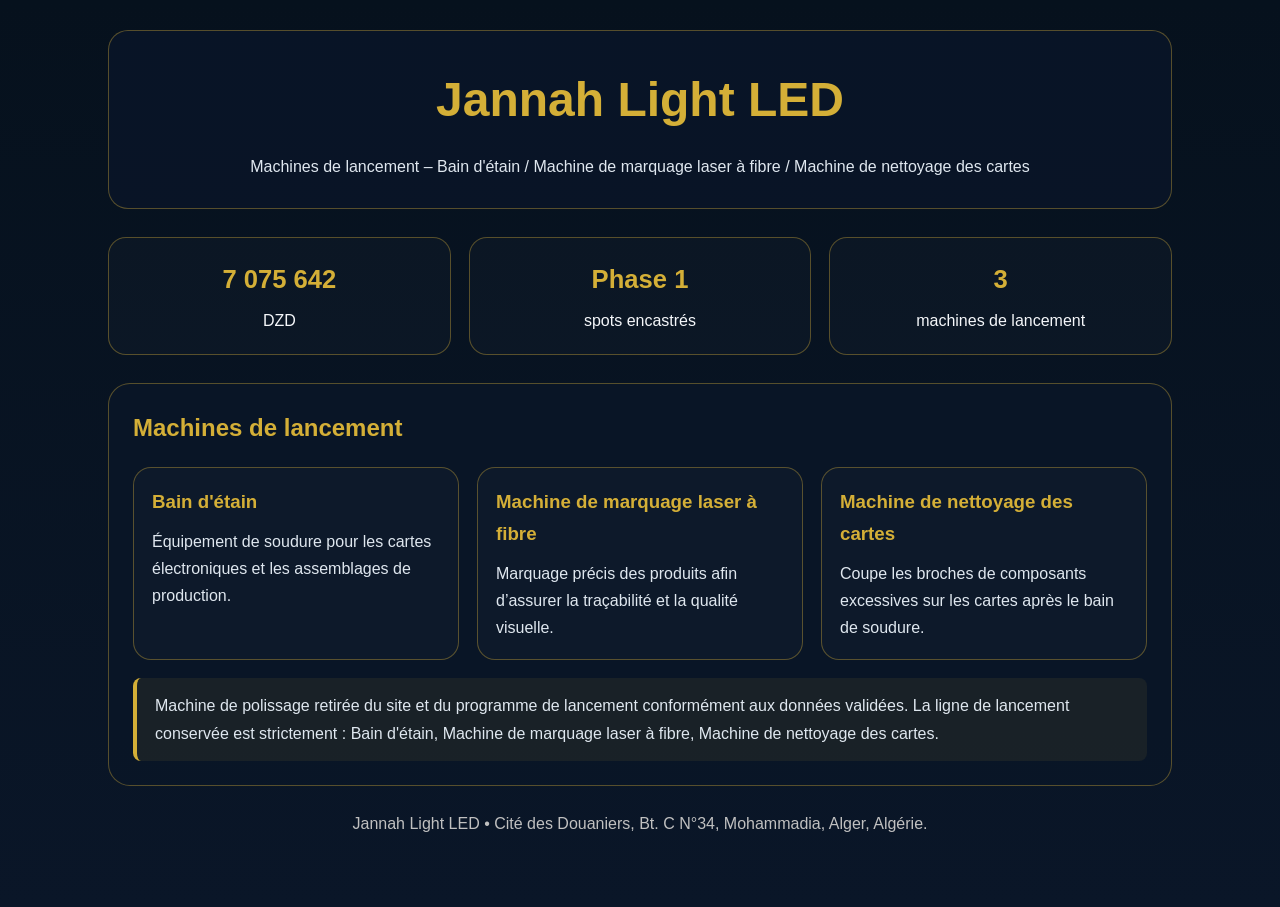
==== commit 0e1ffdac: "Correct the machine names to the approved French names only, without changing the rest of the conten" ====
--- a/index.html
+++ b/index.html
@@ -3,84 +3,71 @@
 <head>
   <meta charset="UTF-8" />
   <meta name="viewport" content="width=device-width, initial-scale=1.0" />
-  <title>Jannah Light LED | Guide opérationnel</title>
+  <title>Jannah Light LED | Machines de lancement</title>
   <style>
-    :root { --gold: #D4AF37; --navy: #0A1628; --silver: #C0C0C0; --bg: #071421; --card: rgba(10, 22, 40, 0.82); --muted: #dfe7ef; --line: rgba(212,175,55,0.38); }
+    :root {
+      --gold: #D4AF37;
+      --navy: #0A1628;
+      --silver: #C0C0C0;
+      --bg: #071421;
+      --card: rgba(10, 22, 40, 0.82);
+      --muted: #dfe7ef;
+      --line: rgba(212,175,55,0.38);
+    }
     * { box-sizing: border-box; }
-    body { margin: 0; font-family: Arial, sans-serif; background: linear-gradient(180deg, #06111d 0%, #0A1628 100%); color: #f5f7fa; line-height: 1.8; }
-    .container { max-width: 1100px; margin: 0 auto; padding: 28px 18px 70px; }
-    .header { padding: 26px 20px; border: 1px solid var(--line); border-radius: 20px; background: rgba(10, 22, 40, 0.82); }
-    h1 { margin: 0 0 10px; color: var(--gold); }
-    .section { margin-top: 24px; background: rgba(10, 22, 40, 0.82); border: 1px solid var(--line); border-radius: 18px; padding: 22px; }
-    h2 { color: var(--gold); margin-top: 0; }
-    ul { color: var(--muted); padding-left: 18px; }
-    .meta { color: var(--silver); }
-    .footer { text-align: center; color: var(--silver); padding-top: 26px; }
+    body { margin: 0; font-family: Arial, sans-serif; background: linear-gradient(180deg, #06111d 0%, #0A1628 100%); color: #f5f7fa; line-height: 1.7; }
+    a { color: inherit; }
+    .container { max-width: 1100px; margin: 0 auto; padding: 30px 18px 70px; }
+    .header { text-align: center; padding: 28px 18px; border: 1px solid var(--line); border-radius: 20px; background: rgba(10, 22, 40, 0.85); }
+    h1 { margin: 0; color: var(--gold); font-size: clamp(2rem, 4vw, 3rem); }
+    .subtitle { color: var(--muted); margin-top: 12px; }
+    .summary { display: grid; grid-template-columns: repeat(3, minmax(180px, 1fr)); gap: 18px; margin-top: 28px; }
+    .stat { background: rgba(255,255,255,0.02); border: 1px solid var(--line); border-radius: 18px; padding: 20px; text-align: center; }
+    .stat strong { display: block; color: var(--gold); font-size: 1.6rem; margin-bottom: 6px; }
+    .section { margin-top: 28px; background: rgba(10, 22, 40, 0.82); border: 1px solid var(--line); border-radius: 22px; padding: 24px; }
+    .section h2 { margin: 0 0 18px; color: var(--gold); }
+    .machines { display: grid; grid-template-columns: repeat(3, minmax(230px, 1fr)); gap: 18px; }
+    .machine { background: rgba(255,255,255,0.02); border: 1px solid var(--line); border-radius: 18px; padding: 18px; }
+    .machine h3 { color: var(--gold); margin-top: 0; margin-bottom: 10px; }
+    .machine p { margin: 0; color: var(--muted); }
+    .alert { margin-top: 18px; padding: 14px 18px; border-left: 4px solid var(--gold); background: rgba(212,175,55,0.08); color: var(--muted); border-radius: 8px; }
+    .footer { text-align: center; color: var(--silver); padding-top: 24px; }
+    @media (max-width: 780px) { .summary, .machines { grid-template-columns: 1fr; } }
   </style>
 </head>
 <body>
   <div class="container">
     <div class="header">
       <h1>Jannah Light LED</h1>
-      <div class="meta">Guide opérationnel validé • Investissement total : 7 075 642 DZD</div>
+      <div class="subtitle">Machines de lancement – Bain d'étain / Machine de marquage laser à fibre / Machine de nettoyage des cartes</div>
     </div>
 
-    <div class="section">
-      <h2>Identité du projet</h2>
-      <ul>
-        <li>Nom : Jannah Light LED</li>
-        <li>Contact : contact.jannahlight@gmail.com</li>
-        <li>Adresse : Cité des Douaniers, Bt. C N°34, Mohammadia, Alger, Algérie.</li>
-      </ul>
-    </div>
-
-    <div class="section">
-      <h2>Produit de lancement</h2>
-      <ul>
-        <li>Spot encastré plat COB, 12W et 6W</li>
-        <li>Ø75 mm de découpe</li>
-        <li>Angle de faisceau 36°</li>
-        <li>CRI &gt; 80</li>
-        <li>Carte de commande séparée et interchangeable, conçue avec protection contre les variations de tension</li>
-      </ul>
-    </div>
-
-    <div class="section">
-      <h2>Phases validées</h2>
-      <ul>
-        <li>Phase 1 : spots encastrés</li>
-        <li>Phase 2 : E27 standard + panneaux LED + spot au sol + circuits de commande comme pièces de rechange</li>
-        <li>Phase 3 : projecteurs et éclairage public</li>
-      </ul>
-    </div>
-
-    <div class="section">
-      <h2>Production et organisation</h2>
-      <ul>
-        <li>Équipe : promoteur + 1 technicien électricien + 10 ouvriers</li>
-        <li>Système de travail : trois équipes tournantes</li>
-        <li>Rythme de production : 10 000 unités pendant le premier mois et demi</li>
-        <li>Cible première année : 60 000 unités</li>
-      </ul>
-    </div>
-
-    <div class="section">
-      <h2>Services et maintenance</h2>
-      <ul>
-        <li>Maintenance après-vente</li>
-        <li>Fourniture et installation pour des projets</li>
-        <li>Vente de pièces de rechange (circuits et modules LED)</li>
-        <li>Service de retours : inspection, reconditionnement complet, revente déclarée comme reconditionnée ; les unités irréparables sont recyclées</li>
-      </ul>
+    <div class="summary">
+      <div class="stat"><strong>7 075 642</strong><span>DZD</span></div>
+      <div class="stat"><strong>Phase 1</strong><span>spots encastrés</span></div>
+      <div class="stat"><strong>3</strong><span>machines de lancement</span></div>
     </div>
 
     <div class="section">
       <h2>Machines de lancement</h2>
-      <ul>
-        <li>Bain d'étain</li>
-        <li>Machine de marquage laser à fibre</li>
-        <li>Machine de nettoyage des cartes — Automatic PCB Lead Cutting Machine, Model ZB-200E</li>
-      </ul>
+      <div class="machines">
+        <div class="machine">
+          <h3>Bain d'étain</h3>
+          <p>Équipement de soudure pour les cartes électroniques et les assemblages de production.</p>
+        </div>
+        <div class="machine">
+          <h3>Machine de marquage laser à fibre</h3>
+          <p>Marquage précis des produits afin d’assurer la traçabilité et la qualité visuelle.</p>
+        </div>
+        <div class="machine">
+          <h3>Machine de nettoyage des cartes</h3>
+          <p>Coupe les broches de composants excessives sur les cartes après le bain de soudure.</p>
+        </div>
+      </div>
+
+      <div class="alert">
+        Machine de polissage retirée du site et du programme de lancement conformément aux données validées. La ligne de lancement conservée est strictement : Bain d'étain, Machine de marquage laser à fibre, Machine de nettoyage des cartes.
+      </div>
     </div>
 
     <div class="footer">Jannah Light LED • Cité des Douaniers, Bt. C N°34, Mohammadia, Alger, Algérie.</div>
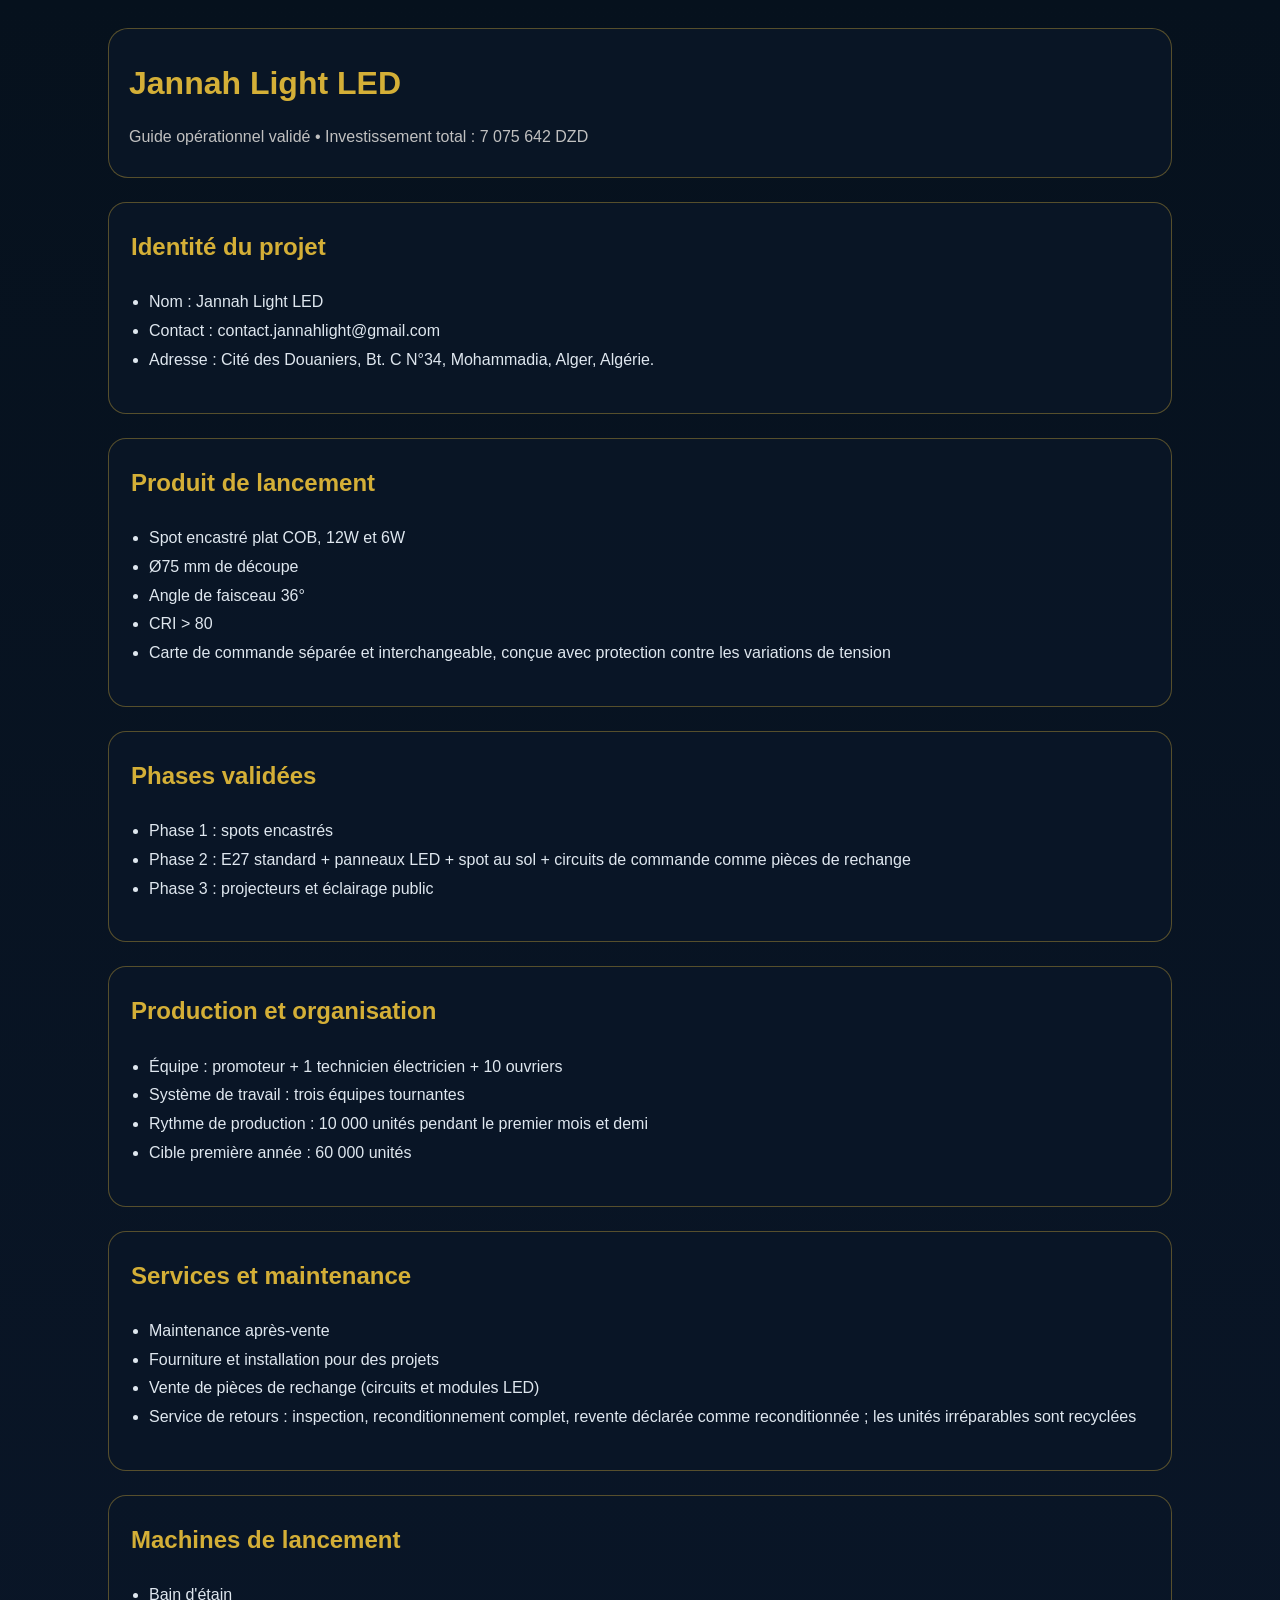
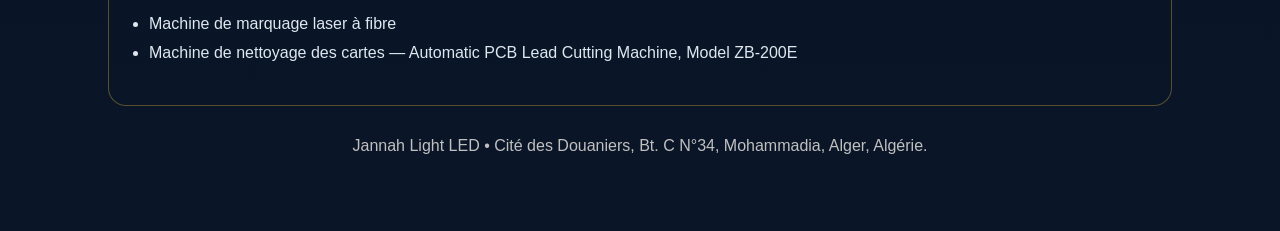
==== commit d40610c6: "Restore original 3 site files to their previous committed state before the 2-day modifications" ====
--- a/index.html
+++ b/index.html
@@ -3,71 +3,84 @@
 <head>
   <meta charset="UTF-8" />
   <meta name="viewport" content="width=device-width, initial-scale=1.0" />
-  <title>Jannah Light LED | Machines de lancement</title>
+  <title>Jannah Light LED | Guide opérationnel</title>
   <style>
-    :root {
-      --gold: #D4AF37;
-      --navy: #0A1628;
-      --silver: #C0C0C0;
-      --bg: #071421;
-      --card: rgba(10, 22, 40, 0.82);
-      --muted: #dfe7ef;
-      --line: rgba(212,175,55,0.38);
-    }
+    :root { --gold: #D4AF37; --navy: #0A1628; --silver: #C0C0C0; --bg: #071421; --card: rgba(10, 22, 40, 0.82); --muted: #dfe7ef; --line: rgba(212,175,55,0.38); }
     * { box-sizing: border-box; }
-    body { margin: 0; font-family: Arial, sans-serif; background: linear-gradient(180deg, #06111d 0%, #0A1628 100%); color: #f5f7fa; line-height: 1.7; }
-    a { color: inherit; }
-    .container { max-width: 1100px; margin: 0 auto; padding: 30px 18px 70px; }
-    .header { text-align: center; padding: 28px 18px; border: 1px solid var(--line); border-radius: 20px; background: rgba(10, 22, 40, 0.85); }
-    h1 { margin: 0; color: var(--gold); font-size: clamp(2rem, 4vw, 3rem); }
-    .subtitle { color: var(--muted); margin-top: 12px; }
-    .summary { display: grid; grid-template-columns: repeat(3, minmax(180px, 1fr)); gap: 18px; margin-top: 28px; }
-    .stat { background: rgba(255,255,255,0.02); border: 1px solid var(--line); border-radius: 18px; padding: 20px; text-align: center; }
-    .stat strong { display: block; color: var(--gold); font-size: 1.6rem; margin-bottom: 6px; }
-    .section { margin-top: 28px; background: rgba(10, 22, 40, 0.82); border: 1px solid var(--line); border-radius: 22px; padding: 24px; }
-    .section h2 { margin: 0 0 18px; color: var(--gold); }
-    .machines { display: grid; grid-template-columns: repeat(3, minmax(230px, 1fr)); gap: 18px; }
-    .machine { background: rgba(255,255,255,0.02); border: 1px solid var(--line); border-radius: 18px; padding: 18px; }
-    .machine h3 { color: var(--gold); margin-top: 0; margin-bottom: 10px; }
-    .machine p { margin: 0; color: var(--muted); }
-    .alert { margin-top: 18px; padding: 14px 18px; border-left: 4px solid var(--gold); background: rgba(212,175,55,0.08); color: var(--muted); border-radius: 8px; }
-    .footer { text-align: center; color: var(--silver); padding-top: 24px; }
-    @media (max-width: 780px) { .summary, .machines { grid-template-columns: 1fr; } }
+    body { margin: 0; font-family: Arial, sans-serif; background: linear-gradient(180deg, #06111d 0%, #0A1628 100%); color: #f5f7fa; line-height: 1.8; }
+    .container { max-width: 1100px; margin: 0 auto; padding: 28px 18px 70px; }
+    .header { padding: 26px 20px; border: 1px solid var(--line); border-radius: 20px; background: rgba(10, 22, 40, 0.82); }
+    h1 { margin: 0 0 10px; color: var(--gold); }
+    .section { margin-top: 24px; background: rgba(10, 22, 40, 0.82); border: 1px solid var(--line); border-radius: 18px; padding: 22px; }
+    h2 { color: var(--gold); margin-top: 0; }
+    ul { color: var(--muted); padding-left: 18px; }
+    .meta { color: var(--silver); }
+    .footer { text-align: center; color: var(--silver); padding-top: 26px; }
   </style>
 </head>
 <body>
   <div class="container">
     <div class="header">
       <h1>Jannah Light LED</h1>
-      <div class="subtitle">Machines de lancement – Bain d'étain / Machine de marquage laser à fibre / Machine de nettoyage des cartes</div>
+      <div class="meta">Guide opérationnel validé • Investissement total : 7 075 642 DZD</div>
     </div>
 
-    <div class="summary">
-      <div class="stat"><strong>7 075 642</strong><span>DZD</span></div>
-      <div class="stat"><strong>Phase 1</strong><span>spots encastrés</span></div>
-      <div class="stat"><strong>3</strong><span>machines de lancement</span></div>
+    <div class="section">
+      <h2>Identité du projet</h2>
+      <ul>
+        <li>Nom : Jannah Light LED</li>
+        <li>Contact : contact.jannahlight@gmail.com</li>
+        <li>Adresse : Cité des Douaniers, Bt. C N°34, Mohammadia, Alger, Algérie.</li>
+      </ul>
+    </div>
+
+    <div class="section">
+      <h2>Produit de lancement</h2>
+      <ul>
+        <li>Spot encastré plat COB, 12W et 6W</li>
+        <li>Ø75 mm de découpe</li>
+        <li>Angle de faisceau 36°</li>
+        <li>CRI &gt; 80</li>
+        <li>Carte de commande séparée et interchangeable, conçue avec protection contre les variations de tension</li>
+      </ul>
+    </div>
+
+    <div class="section">
+      <h2>Phases validées</h2>
+      <ul>
+        <li>Phase 1 : spots encastrés</li>
+        <li>Phase 2 : E27 standard + panneaux LED + spot au sol + circuits de commande comme pièces de rechange</li>
+        <li>Phase 3 : projecteurs et éclairage public</li>
+      </ul>
+    </div>
+
+    <div class="section">
+      <h2>Production et organisation</h2>
+      <ul>
+        <li>Équipe : promoteur + 1 technicien électricien + 10 ouvriers</li>
+        <li>Système de travail : trois équipes tournantes</li>
+        <li>Rythme de production : 10 000 unités pendant le premier mois et demi</li>
+        <li>Cible première année : 60 000 unités</li>
+      </ul>
+    </div>
+
+    <div class="section">
+      <h2>Services et maintenance</h2>
+      <ul>
+        <li>Maintenance après-vente</li>
+        <li>Fourniture et installation pour des projets</li>
+        <li>Vente de pièces de rechange (circuits et modules LED)</li>
+        <li>Service de retours : inspection, reconditionnement complet, revente déclarée comme reconditionnée ; les unités irréparables sont recyclées</li>
+      </ul>
     </div>
 
     <div class="section">
       <h2>Machines de lancement</h2>
-      <div class="machines">
-        <div class="machine">
-          <h3>Bain d'étain</h3>
-          <p>Équipement de soudure pour les cartes électroniques et les assemblages de production.</p>
-        </div>
-        <div class="machine">
-          <h3>Machine de marquage laser à fibre</h3>
-          <p>Marquage précis des produits afin d’assurer la traçabilité et la qualité visuelle.</p>
-        </div>
-        <div class="machine">
-          <h3>Machine de nettoyage des cartes</h3>
-          <p>Coupe les broches de composants excessives sur les cartes après le bain de soudure.</p>
-        </div>
-      </div>
-
-      <div class="alert">
-        Machine de polissage retirée du site et du programme de lancement conformément aux données validées. La ligne de lancement conservée est strictement : Bain d'étain, Machine de marquage laser à fibre, Machine de nettoyage des cartes.
-      </div>
+      <ul>
+        <li>Bain d'étain</li>
+        <li>Machine de marquage laser à fibre</li>
+        <li>Machine de nettoyage des cartes — Automatic PCB Lead Cutting Machine, Model ZB-200E</li>
+      </ul>
     </div>
 
     <div class="footer">Jannah Light LED • Cité des Douaniers, Bt. C N°34, Mohammadia, Alger, Algérie.</div>
